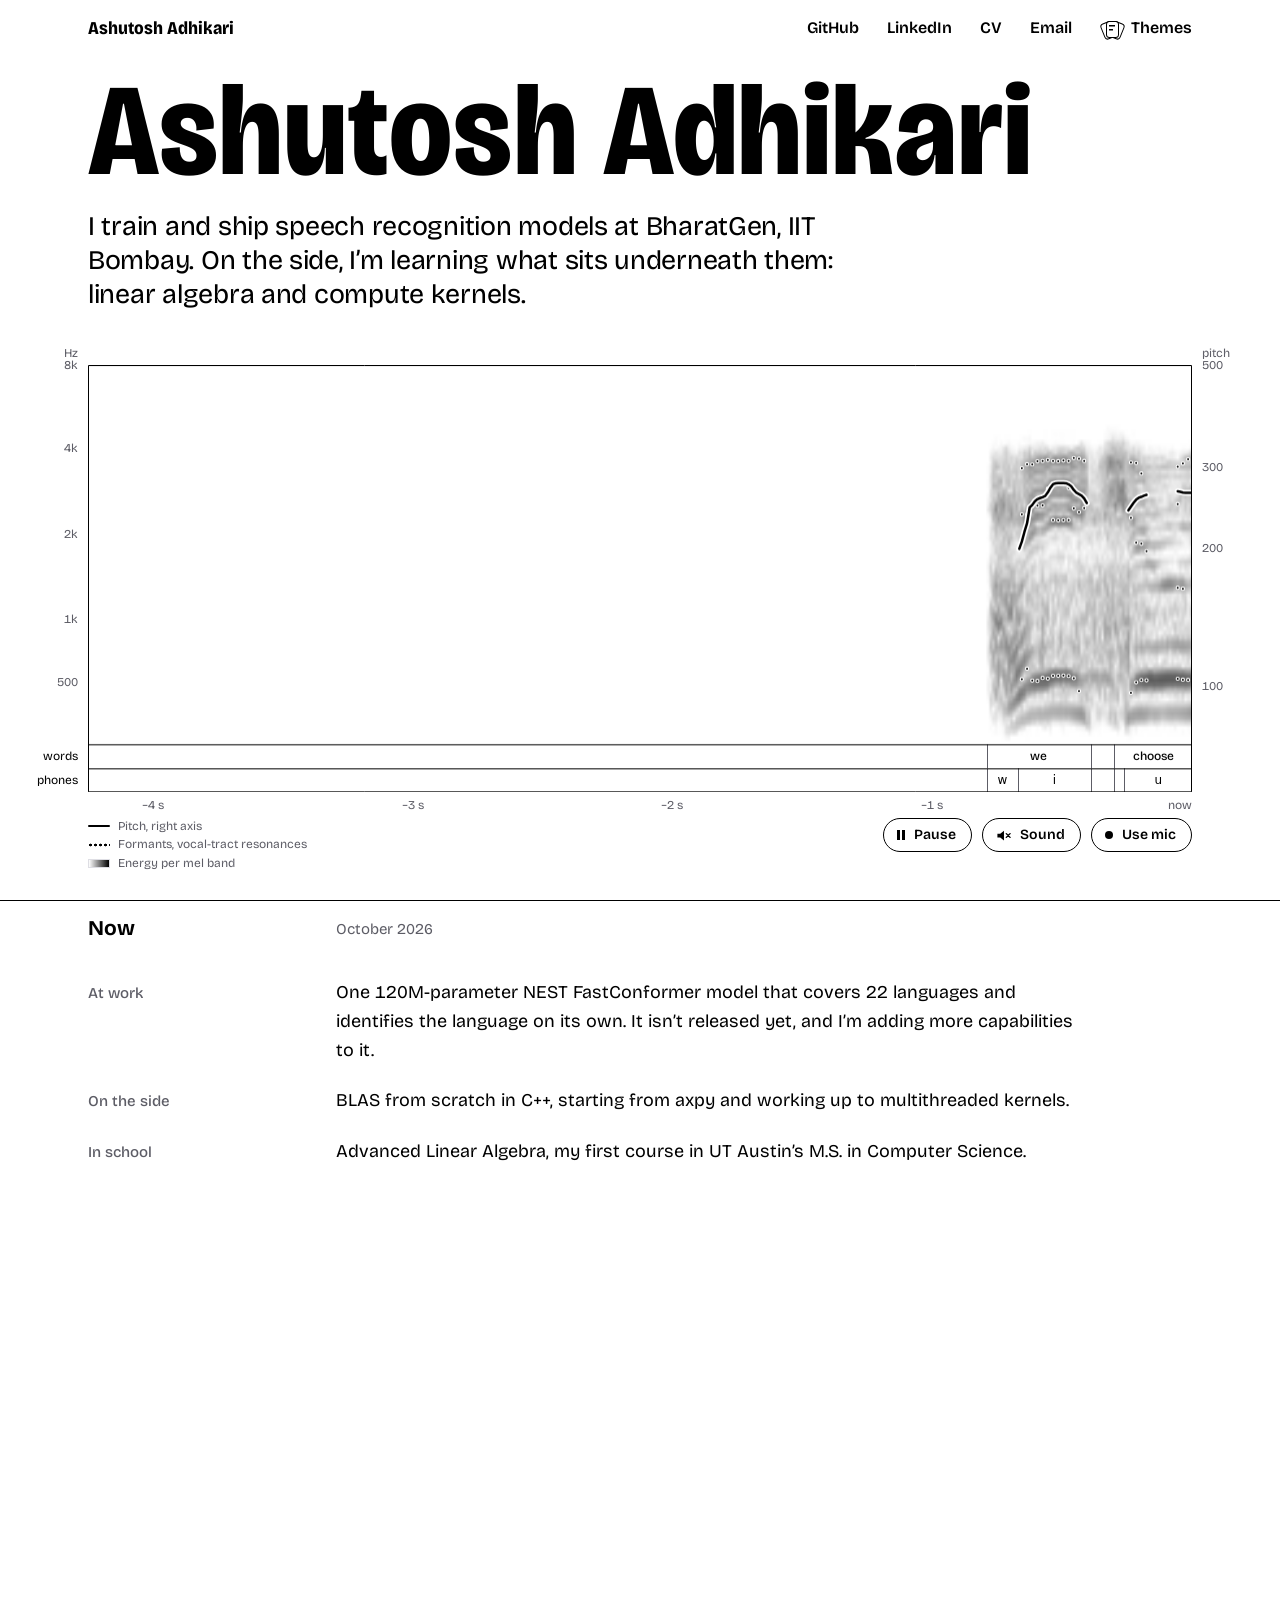
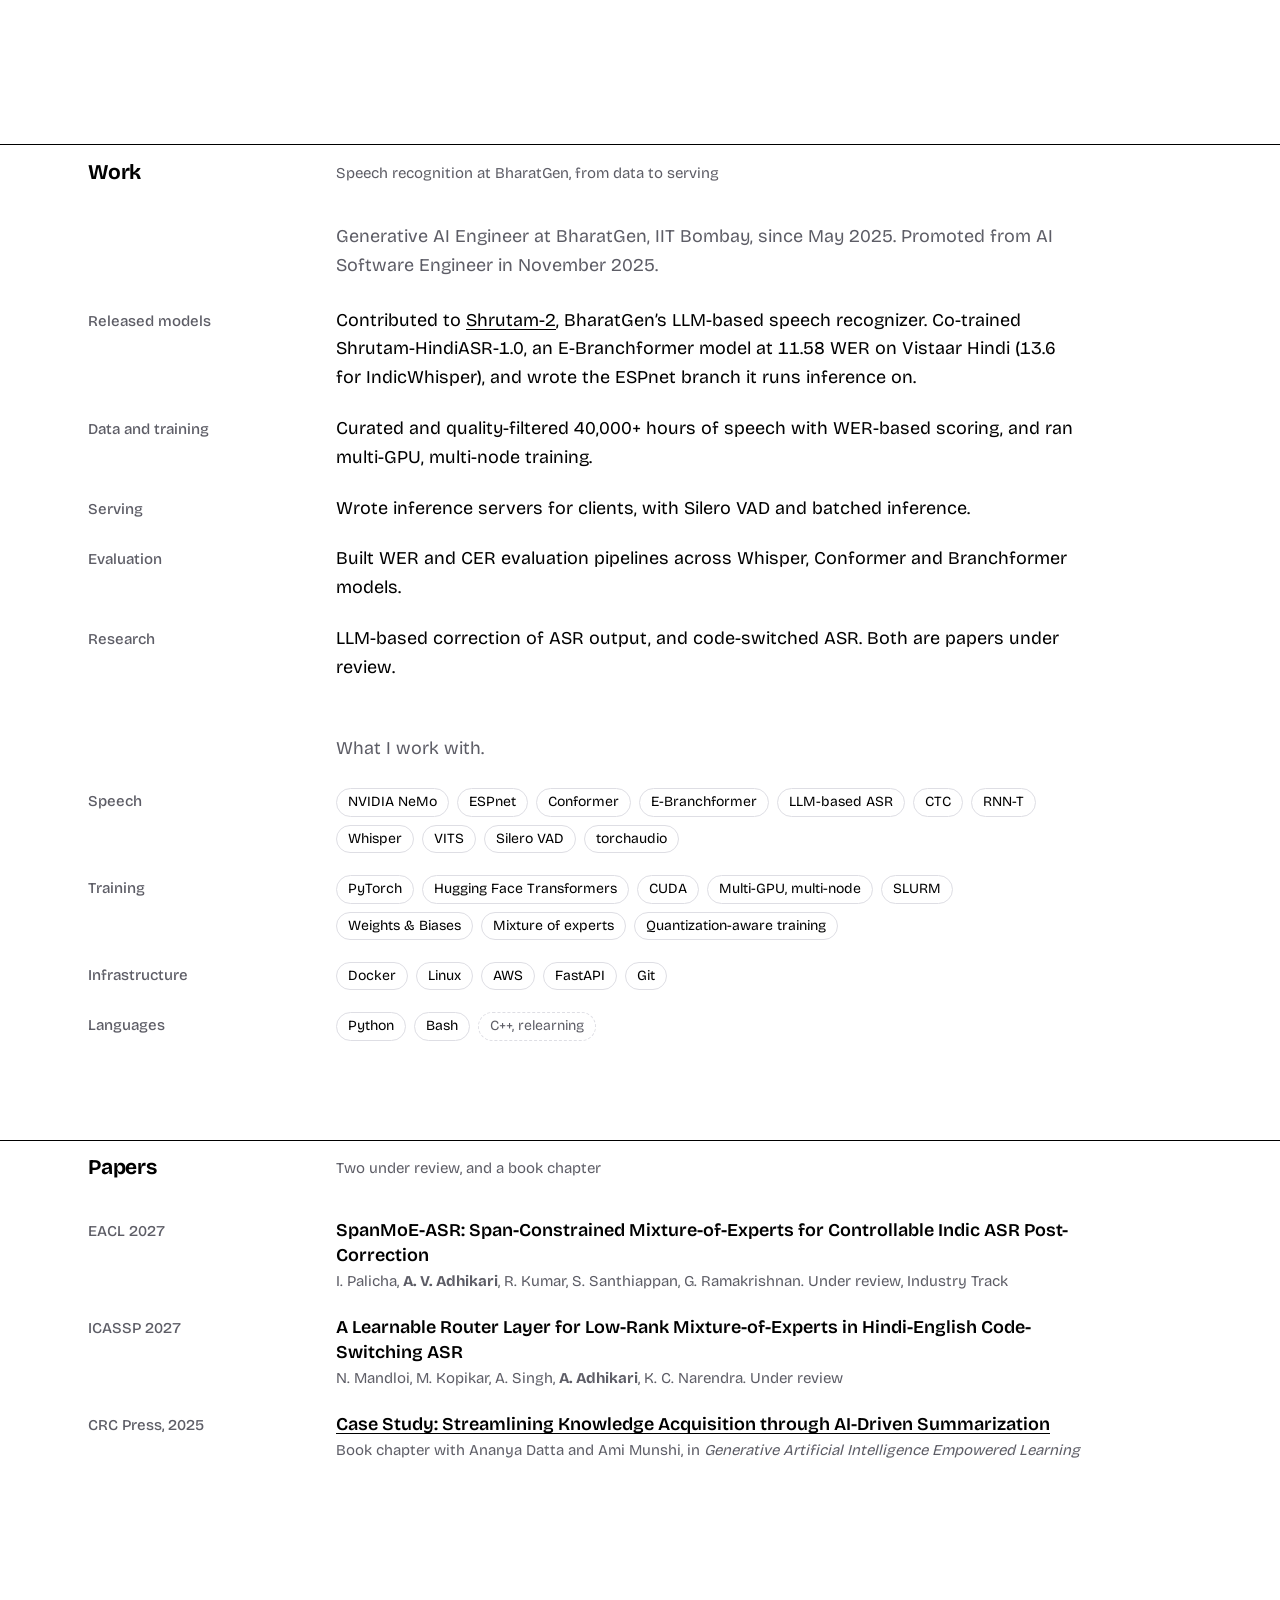
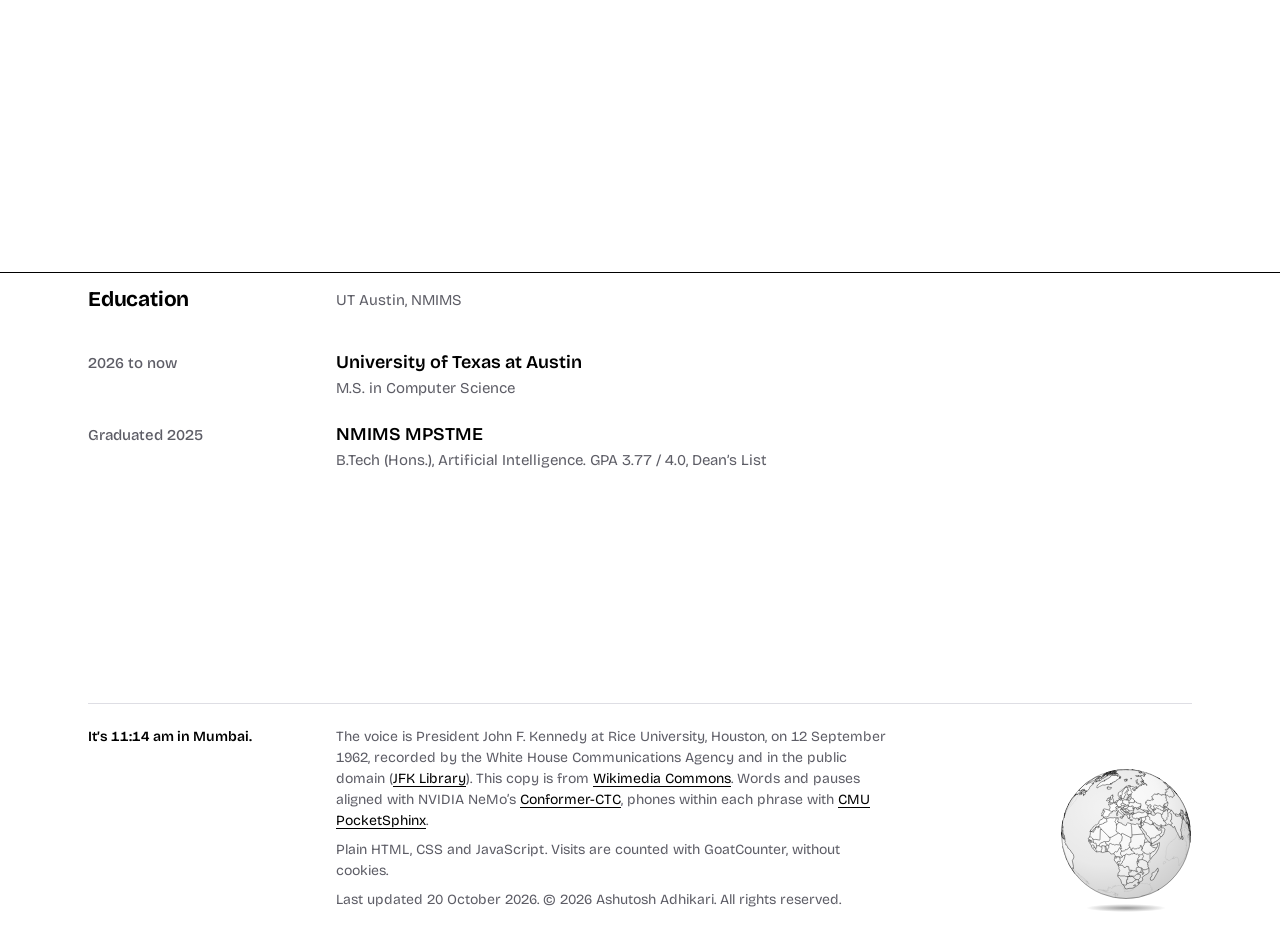
==== index.html @ 35af866a "List the tools I work with under Work A second set of rows in the Work section, from the CV's skills" ====
<!doctype html>
<html lang="en">
<head>
<meta charset="utf-8">
<meta name="viewport" content="width=device-width, initial-scale=1">
<title>Ashutosh Adhikari</title>
<meta name="description" content="Ashutosh Adhikari trains and ships speech recognition models at BharatGen, IIT Bombay, and is learning the linear algebra and compute kernels underneath them.">
<meta name="color-scheme" content="light dark">
<script>
  try {
    const root = document.documentElement;
    const theme = localStorage.getItem("theme");
    const colors = theme && JSON.parse(localStorage.getItem("theme-colors"));
    if (theme === "light" || theme === "dark") root.dataset.theme = theme;
    else if (colors) {
      root.dataset.theme = theme;
      root.dataset.scheme = colors.dark ? "dark" : "light";
      for (const k of ["paper", "ink", "graphite", "hairline", "lift"]) root.style.setProperty("--" + k, colors[k]);
    }
  } catch {}
</script>
<link rel="canonical" href="https://adhikari-ashutosh.github.io/">
<meta property="og:type" content="website">
<meta property="og:url" content="https://adhikari-ashutosh.github.io/">
<meta property="og:title" content="Ashutosh Adhikari">
<meta property="og:description" content="I train and ship speech recognition models, and I’m learning the linear algebra and compute kernels underneath them.">
<meta property="og:image" content="https://adhikari-ashutosh.github.io/og.png">
<meta property="og:image:width" content="1200">
<meta property="og:image:height" content="630">
<meta property="og:image:alt" content="Ashutosh Adhikari, above a spectrogram of President Kennedy saying we choose to go to the Moon.">
<meta name="twitter:card" content="summary_large_image">
<meta name="theme-color" content="#ffffff" media="(prefers-color-scheme: light)">
<meta name="theme-color" content="#000000" media="(prefers-color-scheme: dark)">
<link rel="icon" href="favicon.svg" type="image/svg+xml">
<link rel="icon" href="favicon-32.png" sizes="32x32" type="image/png">
<link rel="apple-touch-icon" href="apple-touch-icon.png">
<script type="application/ld+json">
{
  "@context": "https://schema.org",
  "@type": "Person",
  "name": "Ashutosh Adhikari",
  "url": "https://adhikari-ashutosh.github.io/",
  "jobTitle": "Generative AI Engineer",
  "worksFor": { "@type": "Organization", "name": "BharatGen, IIT Bombay" },
  "sameAs": ["https://github.com/Adhikari-Ashutosh", "https://www.linkedin.com/in/adhikari-ashutosh"]
}
</script>
<link rel="preload" href="fonts/bricolage-grotesque.woff2" as="font" type="font/woff2" crossorigin>
<link rel="stylesheet" href="css/site.css?v=34">
</head>
<body>
<a class="skip" href="#now">Skip to content</a>

<main class="stack">
  <div class="mark" id="top" style="--i: 0"></div>
  <div class="tab masthead" style="--i: 0">
    <div class="wrap cap">
      <a class="home" href="#top">Ashutosh Adhikari</a>
      <nav class="links" aria-label="Elsewhere">
        <a href="https://github.com/Adhikari-Ashutosh" data-tone="github" target="_blank" rel="noopener">GitHub</a>
        <a href="https://www.linkedin.com/in/adhikari-ashutosh" data-tone="linkedin" target="_blank" rel="noopener">LinkedIn</a>
        <a href="ashutosh-adhikari-cv.pdf" target="_blank" rel="noopener">CV</a>
        <a href="mailto:asvadhikari@utexas.edu" title="asvadhikari@utexas.edu"><svg class="mail-icon" viewBox="0 0 20 16" aria-hidden="true"><rect x="1.75" y="1.75" width="16.5" height="12.5" rx="2" fill="none" stroke="currentColor" stroke-width="1.6"/><path d="M2.5 3l7.5 5.75L17.5 3" fill="none" stroke="currentColor" stroke-width="1.6" stroke-linejoin="round"/></svg><span class="mail-label">Email</span></a>
        <button class="theme" type="button" aria-haspopup="dialog" hidden><span class="cards" aria-hidden="true"><i></i><i></i><i></i></span><span class="theme-label">Themes</span></button>
      </nav>
    </div>
  </div>
  <header class="sheet hero" style="--i: 0">
    <div class="wrap">
      <h1 class="name">Ashutosh Adhikari</h1>
      <p class="lede">I train and ship speech recognition models at BharatGen, IIT Bombay. On the side, I’m learning what sits underneath them: linear algebra and compute kernels.</p>
      <figure class="scope">
        <div class="scope-plot">
          <span class="scope-unit hz" aria-hidden="true">Hz</span>
          <span class="scope-unit pitch" aria-hidden="true">pitch</span>
          <div class="scope-axis hz" aria-hidden="true"></div>
          <canvas class="scope-canvas" role="img" aria-label="A scrolling log-mel spectrogram, with pitch and formant tracks and word and phone tiers, of President Kennedy saying: We choose to go to the Moon in this decade and do the other things, not because they are easy, but because they are hard, because that goal will serve to organize and measure the best of our energies and skills, because that challenge is one that we are willing to accept, one we are unwilling to postpone, and one which we intend to win, and the others, too."></canvas>
          <div class="scope-axis pitch" aria-hidden="true"></div>
          <div class="scope-axis time" aria-hidden="true"></div>
        </div>
        <div class="scope-foot">
          <ul class="legend">
            <li><span class="key pitch" aria-hidden="true"></span><span>Pitch<span class="more">, right axis</span></span></li>
            <li><span class="key formant" aria-hidden="true"></span><span>Formants<span class="more">, vocal-tract resonances</span></span></li>
            <li><span class="key energy" aria-hidden="true"></span><span>Energy<span class="more"> per mel band</span></span></li>
          </ul>
          <div class="controls">
            <button class="pill pause" type="button" aria-pressed="false" aria-label="Pause" hidden><span>Pause</span></button>
            <button class="pill sound" type="button" aria-pressed="false" aria-label="Sound" hidden><svg viewBox="0 0 16 16" aria-hidden="true"><path d="M1.5 6h3l4-3.2v10.4l-4-3.2h-3z" fill="currentColor"/><path class="waves" d="M11 5.4a3.6 3.6 0 0 1 0 5.2M12.9 3.6a6.2 6.2 0 0 1 0 8.8" fill="none" stroke="currentColor" stroke-width="1.5" stroke-linecap="round"/><path class="cross" d="M11 6l4 4m0-4l-4 4" stroke="currentColor" stroke-width="1.5" stroke-linecap="round"/></svg><span>Sound</span></button>
            <button class="pill mic" type="button" aria-pressed="false" hidden>Use mic</button>
            <p class="status" role="status" aria-live="polite"></p>
          </div>
        </div>
      </figure>
    </div>
  </header>

  <div class="mark" id="now" style="--i: 1"></div>
  <a class="tab" href="#now" style="--i: 1"><div class="wrap section-cap"><h2 id="now-title">Now</h2><span>October 2026</span></div></a>
  <section class="sheet section" style="--i: 1" aria-labelledby="now-title">
    <div class="wrap">
      <div class="section-body">
        <dl class="rows">
          <div class="row">
            <dt>At work</dt>
            <dd>One 120M-parameter NEST FastConformer model that covers 22 languages and identifies the language on its own. It isn’t released yet, and I’m adding more capabilities to it.</dd>
          </div>
          <div class="row">
            <dt>On the side</dt>
            <dd>BLAS from scratch in C++, starting from axpy and working up to multithreaded kernels.</dd>
          </div>
          <div class="row">
            <dt>In school</dt>
            <dd>Advanced Linear Algebra, my first course in UT Austin’s M.S. in Computer Science.</dd>
          </div>
        </dl>
      </div>
    </div>
  </section>

  <div class="mark" id="work" style="--i: 2"></div>
  <a class="tab" href="#work" style="--i: 2"><div class="wrap section-cap"><h2 id="work-title">Work</h2><span>Speech recognition at BharatGen, from data to serving</span></div></a>
  <section class="sheet section" style="--i: 2" aria-labelledby="work-title">
    <div class="wrap">
      <div class="section-body">
        <p class="lead">Generative AI Engineer at BharatGen, IIT Bombay, since May 2025. Promoted from AI Software Engineer in November 2025.</p>
        <dl class="rows">
          <div class="row">
            <dt>Released models</dt>
            <dd>Contributed to <a href="https://huggingface.co/bharatgenai/Shrutam-2" target="_blank" rel="noopener">Shrutam-2</a>, BharatGen’s <span data-skill="llm-asr">LLM-based speech recognizer</span>. Co-trained Shrutam-HindiASR-1.0, an <span data-skill="ebranchformer">E-Branchformer</span> model at 11.58 WER on Vistaar Hindi (13.6 for IndicWhisper), and wrote the <span data-skill="espnet">ESPnet</span> branch it runs inference on.</dd>
          </div>
          <div class="row">
            <dt>Data and training</dt>
            <dd>Curated and quality-filtered 40,000+ hours of speech with WER-based scoring, and ran <span data-skill="multi-node">multi-GPU, multi-node training</span>.</dd>
          </div>
          <div class="row">
            <dt>Serving</dt>
            <dd>Wrote inference servers for clients, with <span data-skill="silero">Silero VAD</span> and batched inference.</dd>
          </div>
          <div class="row">
            <dt>Evaluation</dt>
            <dd>Built WER and CER evaluation pipelines across <span data-skill="whisper">Whisper</span>, <span data-skill="conformer">Conformer</span> and Branchformer models.</dd>
          </div>
          <div class="row">
            <dt>Research</dt>
            <dd>LLM-based correction of ASR output, and code-switched ASR. Both are papers under review.</dd>
          </div>
        </dl>
        <p class="lead">What I work with.</p>
        <dl class="rows">
          <div class="row">
            <dt>Speech</dt>
            <dd><ul class="chips"><li>NVIDIA NeMo</li><li data-skill="espnet" tabindex="0">ESPnet</li><li data-skill="conformer" tabindex="0">Conformer</li><li data-skill="ebranchformer" tabindex="0">E-Branchformer</li><li data-skill="llm-asr" tabindex="0">LLM-based ASR</li><li>CTC</li><li>RNN-T</li><li data-skill="whisper" tabindex="0">Whisper</li><li>VITS</li><li data-skill="silero" tabindex="0">Silero VAD</li><li>torchaudio</li></ul></dd>
          </div>
          <div class="row">
            <dt>Training</dt>
            <dd><ul class="chips"><li>PyTorch</li><li>Hugging Face Transformers</li><li>CUDA</li><li data-skill="multi-node" tabindex="0">Multi-GPU, multi-node</li><li>SLURM</li><li>Weights &amp; Biases</li><li>Mixture of experts</li><li>Quantization-aware training</li></ul></dd>
          </div>
          <div class="row">
            <dt>Infrastructure</dt>
            <dd><ul class="chips"><li>Docker</li><li>Linux</li><li>AWS</li><li>FastAPI</li><li>Git</li></ul></dd>
          </div>
          <div class="row">
            <dt>Languages</dt>
            <dd><ul class="chips"><li>Python</li><li>Bash</li><li class="is-learning">C++, relearning</li></ul></dd>
          </div>
        </dl>
      </div>
    </div>
  </section>

  <div class="mark" id="papers" style="--i: 3"></div>
  <a class="tab" href="#papers" style="--i: 3"><div class="wrap section-cap"><h2 id="papers-title">Papers</h2><span>Two under review, and a book chapter</span></div></a>
  <section class="sheet section" style="--i: 3" aria-labelledby="papers-title">
    <div class="wrap">
      <div class="section-body">
        <dl class="rows">
          <div class="row">
            <dt>EACL 2027</dt>
            <dd>
              <span class="title">SpanMoE-ASR: Span-Constrained Mixture-of-Experts for Controllable Indic ASR Post-Correction</span>
              <span class="meta">I. Palicha, <b>A. V. Adhikari</b>, R. Kumar, S. Santhiappan, G. Ramakrishnan. Under review, Industry Track</span>
            </dd>
          </div>
          <div class="row">
            <dt>ICASSP 2027</dt>
            <dd>
              <span class="title">A Learnable Router Layer for Low-Rank Mixture-of-Experts in Hindi-English Code-Switching ASR</span>
              <span class="meta">N. Mandloi, M. Kopikar, A. Singh, <b>A. Adhikari</b>, K. C. Narendra. Under review</span>
            </dd>
          </div>
          <div class="row">
            <dt>CRC Press, 2025</dt>
            <dd>
              <a class="title" href="https://doi.org/10.1201/9781003422433-8" target="_blank" rel="noopener">Case Study: Streamlining Knowledge Acquisition through AI-Driven Summarization</a>
              <span class="meta">Book chapter with Ananya Datta and Ami Munshi, in <em>Generative Artificial Intelligence Empowered Learning</em></span>
            </dd>
          </div>
        </dl>
      </div>
    </div>
  </section>

  <div class="mark" id="education" style="--i: 4"></div>
  <a class="tab" href="#education" style="--i: 4"><div class="wrap section-cap"><h2 id="education-title">Education</h2><span>UT Austin, NMIMS</span></div></a>
  <section class="sheet section" style="--i: 4" aria-labelledby="education-title">
    <div class="wrap">
      <div class="section-body">
        <dl class="rows">
          <div class="row">
            <dt>2026 to now</dt>
            <dd>
              <span class="title">University of Texas at Austin</span>
              <span class="meta">M.S. in Computer Science</span>
            </dd>
          </div>
          <div class="row">
            <dt>Graduated 2025</dt>
            <dd>
              <span class="title">NMIMS MPSTME</span>
              <span class="meta">B.Tech (Hons.), Artificial Intelligence. GPA 3.77 / 4.0, Dean’s List</span>
            </dd>
          </div>
        </dl>
      </div>
        <footer class="colophon">
          <figure class="visitors">
            <div class="globe-hold">
              <div class="globe-shadow" aria-hidden="true"></div>
              <div class="globe-float">
                <canvas class="globe" role="img" aria-label="A globe marking where visitors have come from."></canvas>
                <span class="globe-pin" aria-hidden="true"></span>
              </div>
            </div>
            <figcaption></figcaption>
          </figure>
          <p class="clock" hidden></p>
          <div>
            <p class="credit">The voice is President John F. Kennedy at Rice University, Houston, on 12 September 1962, recorded by the White House Communications Agency and in the public domain (<a href="https://www.jfklibrary.org/asset-viewer/archives/jfkwha-127-002" target="_blank" rel="noopener">JFK Library</a>). This copy is from <a href="https://commons.wikimedia.org/wiki/File:Jfk_rice_university_we_choose_to_go_to_the_moon.ogg" target="_blank" rel="noopener">Wikimedia Commons</a>. Words and pauses aligned with NVIDIA NeMo’s <a href="https://catalog.ngc.nvidia.com/orgs/nvidia/teams/nemo/models/stt_en_conformer_ctc_medium" target="_blank" rel="noopener">Conformer-CTC</a>, phones within each phrase with <a href="https://github.com/cmusphinx/pocketsphinx" target="_blank" rel="noopener">CMU PocketSphinx</a>.</p>
            <p class="aside">Plain HTML, CSS and JavaScript. Visits are counted with GoatCounter, without cookies.</p>
            <p>Last updated 20 October 2026. © 2026 Ashutosh Adhikari. All rights reserved.</p>
          </div>
        </footer>
    </div>
  </section>
</main>



<script type="module" src="js/site.js?v=24"></script>
<script type="module" src="js/spectrogram.js?v=14"></script>
<script type="module" src="js/name.js?v=4"></script>
<script type="module" src="js/globe.js?v=3"></script>
<script data-goatcounter="https://aa-globe-track.goatcounter.com/count" async src="js/count.js?v=1"></script>
</body>
</html>
---- css/site.css ----
/* ==== Base ============================================================== */

@font-face {
  font-family: "Bricolage Grotesque";
  src: url("../fonts/bricolage-grotesque.woff2") format("woff2-variations"),
       url("../fonts/bricolage-grotesque.woff2") format("woff2");
  font-weight: 200 800;
  font-stretch: 75% 100%;
  font-display: swap;
}

:root {
  --paper: #ffffff;
  --ink: #000000;
  --graphite: #5d5d66;
  --hairline: #dedee4;
  --lift: rgba(0, 0, 0, 0.32);

  --font: "Bricolage Grotesque", ui-sans-serif, system-ui, sans-serif;
  --page: 1200px;
  --gutter: clamp(20px, 4vw, 48px);
  --label: 13rem;
  --measure: 62ch;
  --cap: 56px;

  color-scheme: light;
}

@media (prefers-color-scheme: dark) {
  :root:not([data-theme]) {
    --paper: #000000;
    --ink: #ffffff;
    --graphite: #a1a1aa;
    --hairline: #2a2a30;
    --lift: rgba(255, 255, 255, 0.1);
    color-scheme: dark;
  }
}

:root[data-theme="dark"] {
  --paper: #000000;
  --ink: #ffffff;
  --graphite: #a1a1aa;
  --hairline: #2a2a30;
  --lift: rgba(255, 255, 255, 0.1);
  color-scheme: dark;
}

/* The other themes set their colours inline (js/palette.js); this tells
   the browser which way they lean, for scrollbars and form controls. */
:root[data-scheme="dark"] {
  color-scheme: dark;
}

*,
*::before,
*::after {
  box-sizing: border-box;
}

html {
  -webkit-text-size-adjust: 100%;
  text-size-adjust: 100%;
  scroll-behavior: smooth;
}

body {
  margin: 0;
  background: var(--paper);
  color: var(--ink);
  font: 400 1.125rem/1.6 var(--font);
  font-optical-sizing: auto;
  font-variant-numeric: tabular-nums;
  -webkit-font-smoothing: antialiased;
}

a {
  color: var(--ink);
  text-decoration-thickness: 1px;
  text-underline-offset: 0.18em;
}

a:hover {
  text-decoration-thickness: 2px;
}

:focus-visible {
  outline: 2px solid var(--ink);
  outline-offset: 3px;
  border-radius: 2px;
}

.skip {
  position: absolute;
  top: -100px;
  left: var(--gutter);
  z-index: 30;
  padding: 8px 14px;
  background: var(--ink);
  color: var(--paper);
}

.skip:focus {
  top: 12px;
}

.wrap {
  position: relative;
  max-width: var(--page);
  margin: 0 auto;
  padding: 0 var(--gutter);
}

@media (prefers-reduced-motion: reduce) {
  html {
    scroll-behavior: auto;
  }

  .is-inviting {
    animation: none;
  }
}

/* ==== Page ============================================================== */
/* The page is a stack of tabs and sheets. Each section's tab sticks a
   tab's height below the one before it, and its sheet sticks just under
   the tab, so scrolling slides the next tab and sheet over the last and
   leaves the tabs showing, ready to click back to. Tabs sit above every
   sheet, so nothing ever covers them. A sheet taller than the room under
   its tab (a long section on a phone) scrolls up beneath the tabs until
   its end is on screen, and only then sticks: js/site.js gives each sheet
   its height as --h. */

.tab {
  position: sticky;
  top: calc(var(--i) * var(--cap));
  z-index: 2;
  display: block;
  height: var(--cap);
  background: var(--paper);
  color: var(--ink);
  text-decoration: none;
}

.sheet {
  position: sticky;
  top: min(calc((var(--i) + 1) * var(--cap)), calc(100svh - var(--h, 0px)));
  min-height: calc(100svh - (var(--i) + 1) * var(--cap));
  background: var(--paper);
}

.mark {
  scroll-margin-top: calc(var(--i) * var(--cap));
}

/* The hero fills the screen. The next sheet waits fully below the fold,
   lifts into view and springs back out once to invite a scroll. */
.hero {
  display: flex;
  flex-direction: column;
  overflow-x: clip;
  height: calc(100svh - var(--cap));
  min-height: 560px;
}

.is-inviting {
  animation: invite 1300ms both;
}

@keyframes invite {
  0% {
    transform: none;
    animation-timing-function: cubic-bezier(0.2, 0.8, 0.3, 1);
  }
  30% {
    transform: translateY(-44px);
    animation-timing-function: cubic-bezier(0.5, 0, 0.6, 1);
  }
  52% {
    transform: translateY(5px);
  }
  68% {
    transform: translateY(-3px);
  }
  84% {
    transform: translateY(1px);
  }
  100% {
    transform: none;
  }
}

.hero > .wrap {
  display: flex;
  flex: 1;
  flex-direction: column;
  width: 100%;
  min-height: 0;
  padding-bottom: 28px;
}

.cap {
  display: flex;
  flex: none;
  align-items: center;
  justify-content: space-between;
  gap: 20px;
  height: var(--cap);
}

.home {
  color: var(--ink);
  font-weight: 760;
  font-stretch: 87.5%;
  text-decoration: none;
  opacity: 0;
  transition: opacity 250ms ease;
}

:root.is-covered .home {
  opacity: 1;
}

.links {
  display: flex;
  align-items: center;
  gap: 4px;
  margin-right: -12px;
  font-size: 1rem;
  font-weight: 600;
}

.links > a {
  text-decoration: none;
}

.name {
  position: relative;
  margin: clamp(8px, 2vh, 24px) 0 0;
  font-size: clamp(2.9rem, 10.2vw, 9rem);
  font-weight: 780;
  font-stretch: 87.5%;
  line-height: 0.88;
  letter-spacing: 0.012em;
}

.lede {
  max-width: 46ch;
  margin: clamp(14px, 2.4vh, 26px) 0 0;
  font-size: clamp(1.25rem, 2.1vw, 1.75rem);
  font-weight: 420;
  line-height: 1.25;
  letter-spacing: -0.01em;
}

.tab:not(.masthead) {
  border-top: 1px solid var(--ink);
  box-shadow: 0 -18px 36px -28px var(--lift);
  transition: box-shadow 300ms ease;
}

/* At the top of the page the next tab rests just below the fold, and its
   shadow would smudge the bottom of the screen. */
:root:not(.is-scrolled) .tab:not(.is-inviting) {
  box-shadow: none;
}

.section-cap {
  display: grid;
  grid-template-columns: var(--label) minmax(0, 1fr);
  column-gap: 40px;
  align-items: center;
  height: 100%;
}

.section-cap h2 {
  margin: 0;
  font-size: 1.3125rem;
  font-weight: 680;
  letter-spacing: -0.01em;
}

.section-cap span {
  overflow: hidden;
  color: var(--graphite);
  font-size: 0.9375rem;
  white-space: nowrap;
  text-overflow: ellipsis;
}

.tab:hover h2 {
  text-decoration: underline 2px;
  text-underline-offset: 0.18em;
}

.section-body {
  display: grid;
  grid-template-columns: var(--label) minmax(0, var(--measure));
  column-gap: 40px;
  padding: 22px 0 clamp(64px, 11vh, 128px);
}

.section-body > * {
  grid-column: 2;
}

/* Rows read across: a short label in the left column, under the
   section's name, and the detail beside it. */
.section-body > .rows {
  grid-column: 1 / -1;
}

.rows {
  display: grid;
  gap: 22px;
  margin: 0;
}

.row {
  display: grid;
  grid-template-columns: var(--label) minmax(0, var(--measure));
  column-gap: 40px;
  align-items: baseline;
}

.row dt {
  color: var(--graphite);
  font-size: 0.9375rem;
  font-weight: 500;
}

.row dd {
  margin: 0;
}

.lead {
  margin: 0 0 26px;
  color: var(--graphite);
}

/* A second group of rows in a section starts with its own lead. */
.rows + .lead {
  margin-top: 52px;
}

/* Tools as pills that invert under the pointer. Pointing at one that the
   work above mentions lights up those words too. A dashed pill is one
   I'm still learning. */
.chips {
  display: flex;
  flex-wrap: wrap;
  gap: 8px;
  margin: 0;
  padding: 0;
  list-style: none;
}

.chips li {
  padding: 2px 11px;
  border: 1px solid var(--hairline);
  border-radius: 999px;
  color: var(--ink);
  font-size: 0.875rem;
  line-height: 1.6;
  transition: background-color 160ms ease, border-color 160ms ease, color 160ms ease;
}

.chips li:hover,
.chips li:focus-visible {
  border-color: var(--ink);
  background: var(--ink);
  color: var(--paper);
  outline: 0;
}

.chips .is-learning {
  border-style: dashed;
  color: var(--graphite);
}

.rows span[data-skill] {
  border-radius: 3px;
  transition: background-color 160ms ease, box-shadow 160ms ease, color 160ms ease;
}

.rows span[data-skill].is-lit {
  background: var(--ink);
  box-shadow: 0 0 0 2px var(--ink);
  color: var(--paper);
}

.row .title {
  display: block;
  font-weight: 600;
  line-height: 1.4;
}

.row .meta {
  display: block;
  margin-top: 3px;
  color: var(--graphite);
  font-size: 0.9375rem;
  line-height: 1.45;
}

/* The footer lives at the bottom of the last sheet, so the stack is the
   whole page. */
.section {
  display: flex;
  flex-direction: column;
}

.section > .wrap {
  display: flex;
  flex: 1;
  flex-direction: column;
  width: 100%;
}

.colophon {
  display: grid;
  grid-template-columns: var(--label) minmax(0, var(--measure)) auto;
  column-gap: 40px;
  margin-top: auto;
  padding: 22px 0 30px;
  border-top: 1px solid var(--hairline);
  color: var(--graphite);
  font-size: 0.875rem;
  line-height: 1.5;
}

.colophon p {
  margin: 0 0 8px;
}

.clock {
  color: var(--ink);
  font-weight: 600;
}

@media (max-width: 760px) {
  :root {
    --cap: 48px;
  }

  .home {
    min-width: 0;
    overflow: hidden;
    font-size: 0.9375rem;
    white-space: nowrap;
    text-overflow: ellipsis;
  }

  .links {
    flex: none;
    gap: 2px;
    margin-right: -9px;
    font-size: 0.9375rem;
  }

  /* Just the icons on phones; the links keep their accessible names. */
  .theme-label,
  .mail-label {
    position: absolute;
    width: 1px;
    height: 1px;
    overflow: hidden;
    clip-path: inset(50%);
    white-space: nowrap;
  }

  .section-cap,
  .section-body,
  .row,
  .colophon {
    grid-template-columns: minmax(0, 1fr);
  }

  .section-body {
    padding-bottom: 56px;
  }

  .section-body > * {
    grid-column: 1;
  }

  .row dt {
    margin-bottom: 2px;
    font-size: 0.875rem;
  }

  /* The last sheet has to fit under the four caps above it, footer and
     all, or it would slide up over them at the end of the page. */
  .section:last-child .section-body {
    padding: 16px 0 24px;
  }

  .colophon {
    padding: 14px 0 16px;
    font-size: 0.75rem;
    line-height: 1.45;
  }

  .colophon p {
    margin-bottom: 6px;
  }

  .colophon .aside {
    display: none;
  }

  .section-cap span {
    display: none;
  }
}

/* ==== Spectrogram ======================================================= */

.scope {
  --axis-l: 52px;
  --axis-r: 48px;
  display: flex;
  flex: 1;
  flex-direction: column;
  min-height: 240px;
  margin: clamp(20px, 4vh, 44px) 0 0;
}

/* On wide screens the axis labels hang in the margin, so the plot lines up
   with the text above it. */
@media (min-width: 1100px) {
  .scope {
    margin-right: calc(-1 * var(--axis-r));
    margin-left: calc(-1 * var(--axis-l));
  }
}

.scope-plot {
  display: grid;
  flex: 1;
  grid-template-columns: var(--axis-l) minmax(0, 1fr) var(--axis-r);
  grid-template-rows: auto minmax(0, 1fr) auto;
  min-height: 0;
}

.scope-unit {
  grid-row: 1;
  padding: 0 10px 6px;
  color: var(--graphite);
  font-size: 0.75rem;
  line-height: 1;
}

.scope-unit.hz {
  grid-column: 1;
  text-align: right;
}

.scope-unit.pitch {
  grid-column: 3;
}

.scope-canvas {
  display: block;
  grid-column: 2;
  grid-row: 2;
  width: 100%;
  height: 100%;
  min-height: 0;
  cursor: crosshair;
  touch-action: pan-y;
}

.scope-axis {
  position: relative;
  grid-row: 2;
  color: var(--graphite);
  font-size: 0.75rem;
  line-height: 1;
}

.scope-axis span {
  position: absolute;
  white-space: nowrap;
  transform: translateY(-50%);
}

.scope-axis.hz {
  grid-column: 1;
}

.scope-axis.hz span {
  right: 10px;
}

.scope-axis.pitch {
  grid-column: 3;
}

.scope-axis.pitch span {
  left: 10px;
}

.scope-axis.time {
  grid-column: 2;
  grid-row: 3;
  height: 22px;
}

.scope-axis.time span {
  top: 7px;
  transform: translateX(-50%);
}

.scope-axis.time span:first-child {
  transform: translateX(-100%);
}

.scope-axis .tier {
  color: var(--ink);
}

.scope-foot {
  display: flex;
  flex-wrap: wrap;
  justify-content: space-between;
  align-items: flex-start;
  gap: 12px 32px;
  margin: 4px var(--axis-r) 0 var(--axis-l);
}

.legend {
  display: grid;
  gap: 2px;
  margin: 0;
  padding: 0;
  list-style: none;
  color: var(--graphite);
  font-size: 0.75rem;
  line-height: 1.4;
}

.legend li {
  display: flex;
  align-items: center;
  gap: 8px;
}

.key {
  flex: none;
  width: 22px;
}

.key.pitch {
  height: 2.5px;
  border-radius: 2px;
  background: var(--ink);
}

.key.formant {
  height: 4px;
  background: radial-gradient(circle, var(--ink) 1.1px, transparent 1.7px) 0 0 / 5px 4px repeat-x;
}

.key.energy {
  height: 9px;
  border: 1px solid var(--hairline);
  background: linear-gradient(90deg, var(--paper), var(--ink));
}

.controls {
  display: flex;
  flex-wrap: wrap;
  justify-content: flex-end;
  align-items: center;
  gap: 8px 10px;
}

.pill {
  display: inline-flex;
  align-items: center;
  gap: 9px;
  padding: 8px 15px 8px 13px;
  border: 1.5px solid var(--ink);
  border-radius: 999px;
  background: transparent;
  color: var(--ink);
  font: 600 0.875rem/1.2 var(--font);
  cursor: pointer;
  transition: background-color 120ms ease, color 120ms ease;
}

.pill:hover {
  background: var(--ink);
  color: var(--paper);
}

.pill[hidden] {
  display: none;
}

.pill:disabled {
  opacity: 0.5;
  cursor: progress;
}

.pill svg {
  width: 15px;
  height: 15px;
  margin: -2px 0;
}

.pill.sound[aria-pressed="false"] .waves,
.pill.sound[aria-pressed="true"] .cross {
  display: none;
}

.pill.pause::before {
  content: "";
  width: 8px;
  height: 10px;
  background: linear-gradient(90deg, currentColor 0 3px, transparent 3px 5px, currentColor 5px);
}

.pill.pause[aria-pressed="true"]::before {
  width: 0;
  height: 0;
  border-top: 5px solid transparent;
  border-bottom: 5px solid transparent;
  border-left: 8px solid currentColor;
  background: none;
}

.pill.mic::before {
  content: "";
  width: 8px;
  height: 8px;
  border-radius: 50%;
  background: currentColor;
}

.pill.mic[aria-pressed="true"]::before {
  animation: listening 1.2s ease-in-out infinite;
}

@keyframes listening {
  50% {
    opacity: 0.5;
    transform: scale(1.45);
  }
}

.status {
  flex-basis: 100%;
  margin: 0;
  color: var(--graphite);
  font-size: 0.8125rem;
  text-align: right;
}

.status:empty {
  display: none;
}

/* On phones: short legend labels beside a single Play button. */
@media (max-width: 760px) {
  .scope {
    --axis-l: 40px;
    --axis-r: 30px;
  }

  .scope-foot {
    flex-wrap: nowrap;
    align-items: center;
    column-gap: 12px;
    margin-top: 8px;
  }

  .controls {
    flex-wrap: nowrap;
    gap: 8px;
  }

  .legend .more,
  .pill.mic,
  .status {
    display: none;
  }

  /* Pause and sound are just their icons on a phone. */
  .pill.pause,
  .pill.sound {
    padding: 9px 13px;
  }

  .pill.pause span,
  .pill.sound span {
    display: none;
  }
}

@media (max-width: 760px) and (max-height: 720px) {
  :root {
    --cap: 40px;
  }

  .scope {
    margin-top: 14px;
  }

  .lede {
    margin-top: 12px;
  }

  .hero > .wrap {
    padding-bottom: 14px;
  }
}

@media (prefers-reduced-motion: reduce) {
  .pill.mic[aria-pressed="true"]::before {
    animation: none;
  }
}

/* ==== Name ============================================================== */
/* The name is redrawn in WebGL (js/name.js); the DOM text keeps the layout
   and stays readable to assistive tech. */

/* Over the name, the lens is the cursor. */
.name.is-gl {
  color: transparent;
  cursor: none;
}

.name canvas {
  position: absolute;
  pointer-events: none;
}

.readout {
  position: absolute;
  display: grid;
  gap: 1px;
  color: var(--graphite);
  font-size: 0.75rem;
  line-height: 1.3;
  white-space: nowrap;
  pointer-events: none;
  opacity: 0;
  transform: translateY(-100%) translateY(6px);
  transition: opacity 220ms ease, transform 320ms cubic-bezier(0.22, 1, 0.36, 1);
}

.readout.is-on {
  opacity: 1;
  transform: translateY(-100%);
}

.readout :first-child {
  color: var(--ink);
}

/* ==== Masthead links and theme ========================================== */

.theme {
  display: inline-flex;
  align-items: center;
  gap: 7px;
  border: 0;
  background: none;
  color: var(--ink);
  font: inherit;
  cursor: pointer;
}

.theme[hidden] {
  display: none;
}

/* A fanned hand of three themes, in ink and paper like everything else.
   On hover it fans out and the two behind take on Monkeytype accents. */
.mail-icon {
  display: none;
  width: 20px;
  height: 16px;
}

.cards {
  position: relative;
  flex: none;
  width: 24px;
  height: 17px;
}

.cards i {
  position: absolute;
  bottom: 0;
  left: 6.5px;
  width: 11px;
  height: 15px;
  border-radius: 2.5px;
  background:
    linear-gradient(var(--ink), var(--ink)) 2.5px 3.5px / 6px 1.5px no-repeat,
    linear-gradient(var(--ink), var(--ink)) 2.5px 7px / 4px 1.5px no-repeat,
    var(--paper);
  box-shadow: 0 0 0 1px var(--ink);
  transform-origin: 50% 120%;
  transition: transform 320ms cubic-bezier(0.3, 1.5, 0.5, 1), background-color 250ms ease;
}

.cards i:nth-child(1),
.cards i:nth-child(2) {
  background: var(--paper);
}

.cards i:nth-child(1) {
  transform: rotate(-22deg);
}

.cards i:nth-child(2) {
  transform: rotate(22deg);
}

.theme:hover .cards i:nth-child(1),
.theme:focus-visible .cards i:nth-child(1) {
  background: #e2b714;
  transform: rotate(-34deg);
}

.theme:hover .cards i:nth-child(2),
.theme:focus-visible .cards i:nth-child(2) {
  background: #ff7598;
  transform: rotate(34deg);
}

@media (prefers-reduced-motion: reduce) {
  .cards i {
    transition: none;
  }
}

/* Each link is a pill whose outline lights up where the pointer is, in
   the colour of where it leads: a hairline ring, a small spotlight on it,
   and a faint halo. */
.links > a,
.links > button {
  --tone: var(--ink);
  position: relative;
  padding: 6px 12px;
  border-radius: 999px;
  transition: box-shadow 250ms ease;
}

.links > [data-tone="github"] {
  --tone: #2ea043;
}

.links > [data-tone="linkedin"] {
  --tone: #3d8ef0;
}

.links > a::after,
.links > button::after {
  content: "";
  position: absolute;
  inset: 0;
  padding: 1px;
  border-radius: inherit;
  background:
    radial-gradient(56px circle at var(--mx, 50%) var(--my, 50%), var(--tone), transparent),
    linear-gradient(var(--hairline), var(--hairline));
  -webkit-mask: linear-gradient(#000 0 0) content-box, linear-gradient(#000 0 0);
  -webkit-mask-composite: xor;
  mask: linear-gradient(#000 0 0) content-box exclude, linear-gradient(#000 0 0);
  pointer-events: none;
  opacity: 0;
  transition: opacity 250ms ease;
}

.links > :focus-visible {
  outline: 0;
  box-shadow: 0 0 0 1.5px var(--tone);
}

@media (hover: hover) {
  .links > :hover {
    box-shadow: 0 0 18px -8px var(--tone);
  }

  .links > :hover::after {
    opacity: 1;
  }
}

/* Tighter pills on phones, and the envelope in place of "Email". These
   come after the rules above so they win. */
@media (max-width: 760px) {
  .links > a,
  .links > button {
    padding: 6px 9px;
  }

  .mail-icon {
    display: block;
  }
}

/* ==== Theme palette ===================================================== */
/* A search box over a list of themes, near the top of the screen so the
   page shows through around it while themes are tried on. */

.palette {
  top: clamp(56px, 11vh, 112px);
  bottom: auto;
  width: min(440px, calc(100vw - 32px));
  max-height: min(70vh, 580px);
  margin: 0 auto;
  padding: 0;
  overflow: hidden;
  border: 1px solid var(--ink);
  border-radius: 14px;
  background: var(--paper);
  color: var(--ink);
  box-shadow: 0 28px 70px -30px var(--lift);
}

.palette[open] {
  display: flex;
  flex-direction: column;
  animation: palette-in 180ms cubic-bezier(0.22, 1, 0.36, 1);
}

.palette::backdrop {
  background: transparent;
}

@keyframes palette-in {
  from {
    opacity: 0;
    transform: translateY(-8px) scale(0.985);
  }
}

.palette-search {
  flex: none;
  width: 100%;
  padding: 15px 18px;
  border: 0;
  border-bottom: 1px solid var(--hairline);
  outline: 0;
  background: transparent;
  color: var(--ink);
  font: 500 1rem/1.3 var(--font);
}

.palette-search::placeholder {
  color: var(--graphite);
  opacity: 1;
}

.palette-list {
  flex: 1;
  min-height: 0;
  margin: 0;
  padding: 6px;
  overflow-y: auto;
  overscroll-behavior: contain;
  list-style: none;
  scrollbar-color: var(--hairline) transparent;
  scrollbar-width: thin;
}

.palette-list li {
  display: flex;
  align-items: center;
  gap: 12px;
  padding: 7px 10px;
  border-radius: 8px;
  font-size: 0.9375rem;
  line-height: 1.3;
  cursor: pointer;
}

.palette-list li[hidden] {
  display: none;
}

.palette-list li.is-active {
  background: var(--hairline);
}

.palette-list .swatch {
  display: grid;
  flex: none;
  place-items: center;
  width: 36px;
  height: 24px;
  border-radius: 6px;
  box-shadow: inset 0 0 0 1px var(--hairline);
  font-size: 0.75rem;
  font-weight: 700;
}

.palette-list .swatch.is-system {
  background: linear-gradient(135deg, #ffffff 50%, #000000 50%);
  color: transparent;
}

.palette-list .palette-note {
  color: var(--graphite);
  font-size: 0.8125rem;
}

.palette-list [aria-selected="true"]::after {
  content: "";
  width: 7px;
  height: 7px;
  margin-left: auto;
  border-radius: 50%;
  background: currentColor;
}

.palette-foot {
  flex: none;
  margin: 0;
  padding: 10px 18px 12px;
  border-top: 1px solid var(--hairline);
  color: var(--graphite);
  font-size: 0.75rem;
  line-height: 1.4;
}

.palette-foot a {
  color: inherit;
}

@media (prefers-reduced-motion: reduce) {
  .palette[open] {
    animation: none;
  }
}

/* ==== Visitors ========================================================== */
/* A small globe at the right of the footer, marking where visitors have
   come from. It bobs gently over its shadow. On phones it sits in the
   text, which wraps around it. */

.visitors {
  display: grid;
  grid-row: 1;
  grid-column: 3;
  align-self: end;
  justify-self: end;
  justify-items: center;
  gap: 4px;
  /* Down into the footer's bottom padding, to keep the footer's height. */
  margin: 0 0 -16px;
}

.globe-hold {
  position: relative;
  padding-bottom: 12px;
}

.globe-shadow {
  position: absolute;
  right: 20%;
  bottom: 0;
  left: 20%;
  height: 8px;
  border-radius: 50%;
  background: radial-gradient(closest-side, color-mix(in oklab, var(--paper), #000 32%), transparent);
  animation: globe-shadow 5s ease-in-out infinite;
}

.globe-float {
  position: relative;
  animation: globe-float 5s ease-in-out infinite;
}

.is-still .globe-float,
.is-still .globe-shadow {
  animation-play-state: paused;
}

@keyframes globe-float {
  50% {
    transform: translateY(-4px);
  }
}

@keyframes globe-shadow {
  50% {
    opacity: 0.65;
    transform: scaleX(0.85);
  }
}

.globe {
  display: block;
  width: 132px;
  height: 132px;
  cursor: grab;
  touch-action: pan-y;
}

.globe:active {
  cursor: grabbing;
}

/* The name of the country under the pointer, over its pin. */
.globe-pin {
  position: absolute;
  top: 0;
  left: 0;
  padding: 1px 7px;
  border: 1px solid var(--hairline);
  border-radius: 999px;
  background: var(--paper);
  color: var(--ink);
  font-size: 0.6875rem;
  line-height: 1.5;
  white-space: nowrap;
  pointer-events: none;
  opacity: 0;
  translate: -50% calc(-100% - 7px);
  transition: opacity 150ms ease;
}

.globe-pin.is-on {
  opacity: 1;
}

.visitors figcaption {
  min-height: 1.5em;
  font-size: 0.75rem;
  white-space: nowrap;
}

@media (prefers-reduced-motion: reduce) {
  .globe-float,
  .globe-shadow {
    animation: none;
  }
}

@media (max-width: 760px) {
  .colophon {
    display: block;
  }

  .visitors {
    float: right;
    margin: 0 0 0 10px;
    shape-outside: circle(36px at 42px 32px);
  }

  .globe {
    width: 64px;
    height: 64px;
  }

  .globe-hold {
    padding-bottom: 8px;
  }

  .visitors figcaption {
    display: none;
  }
}
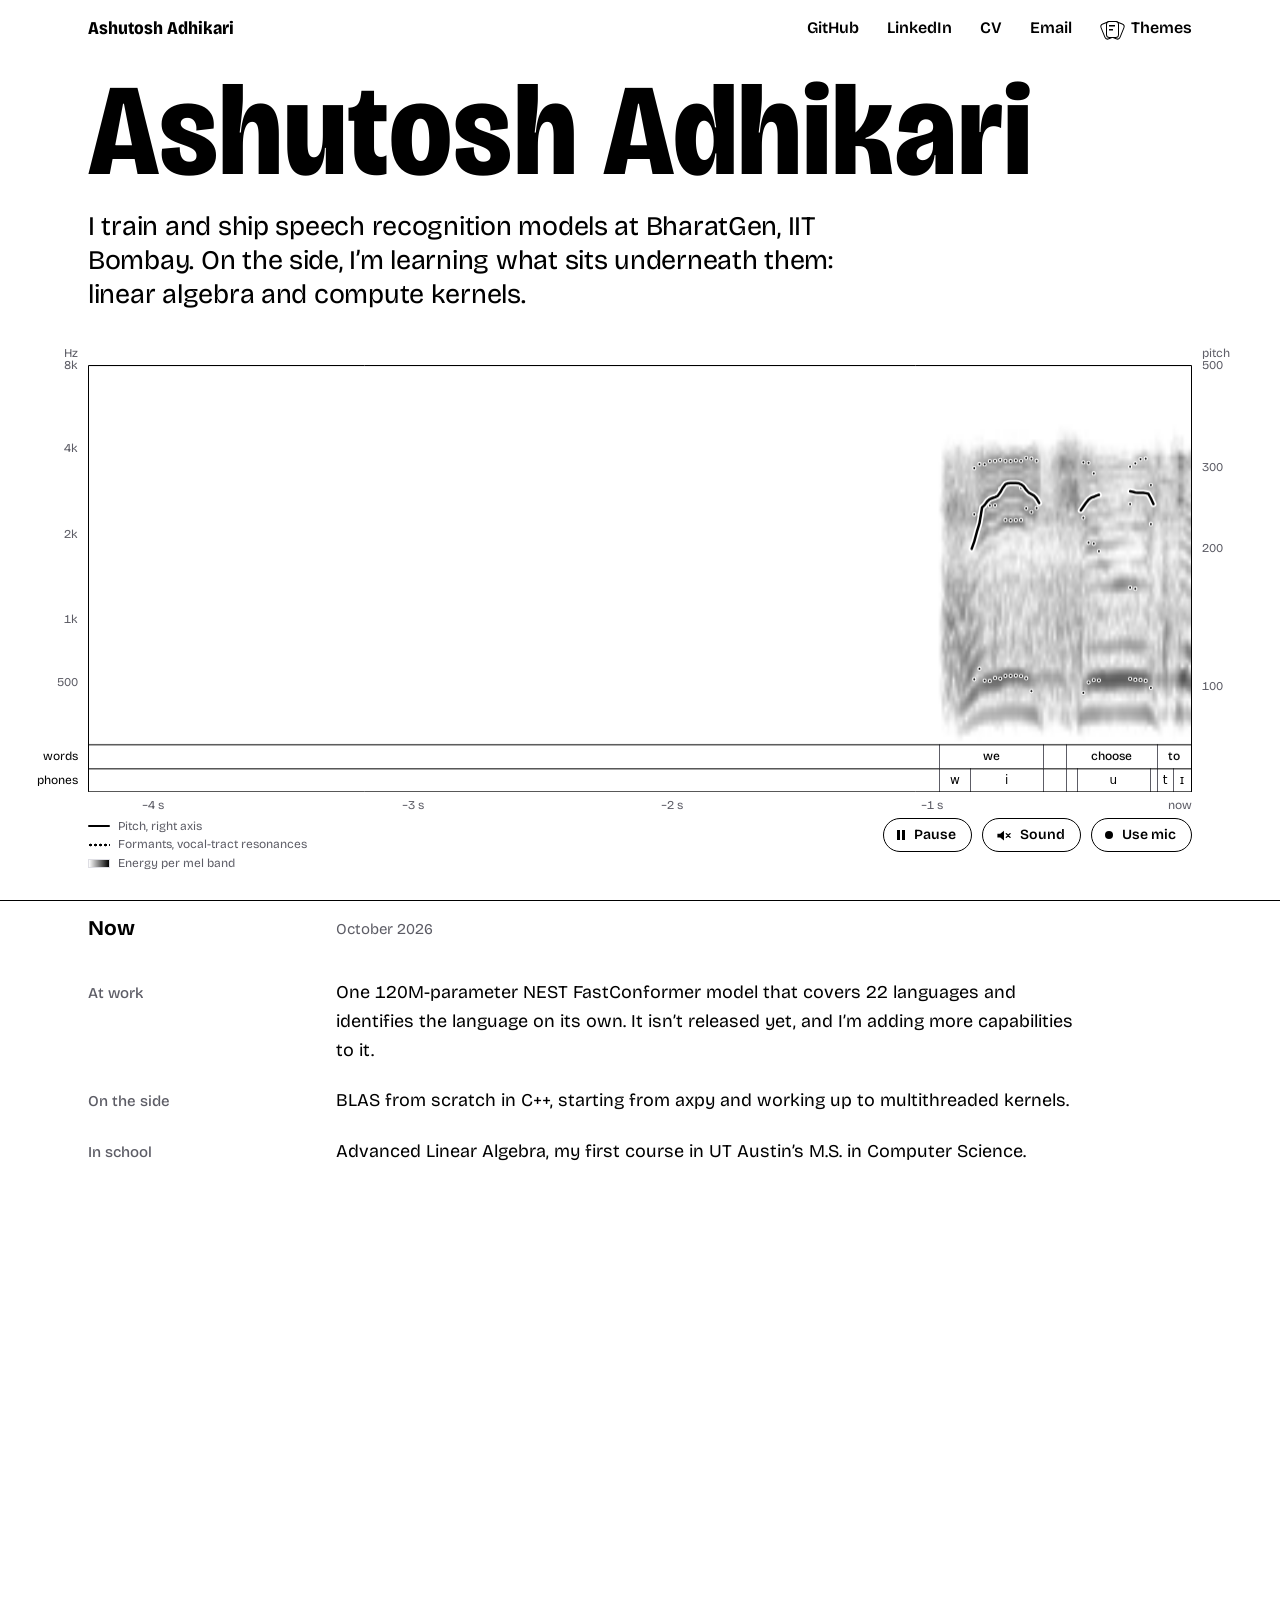
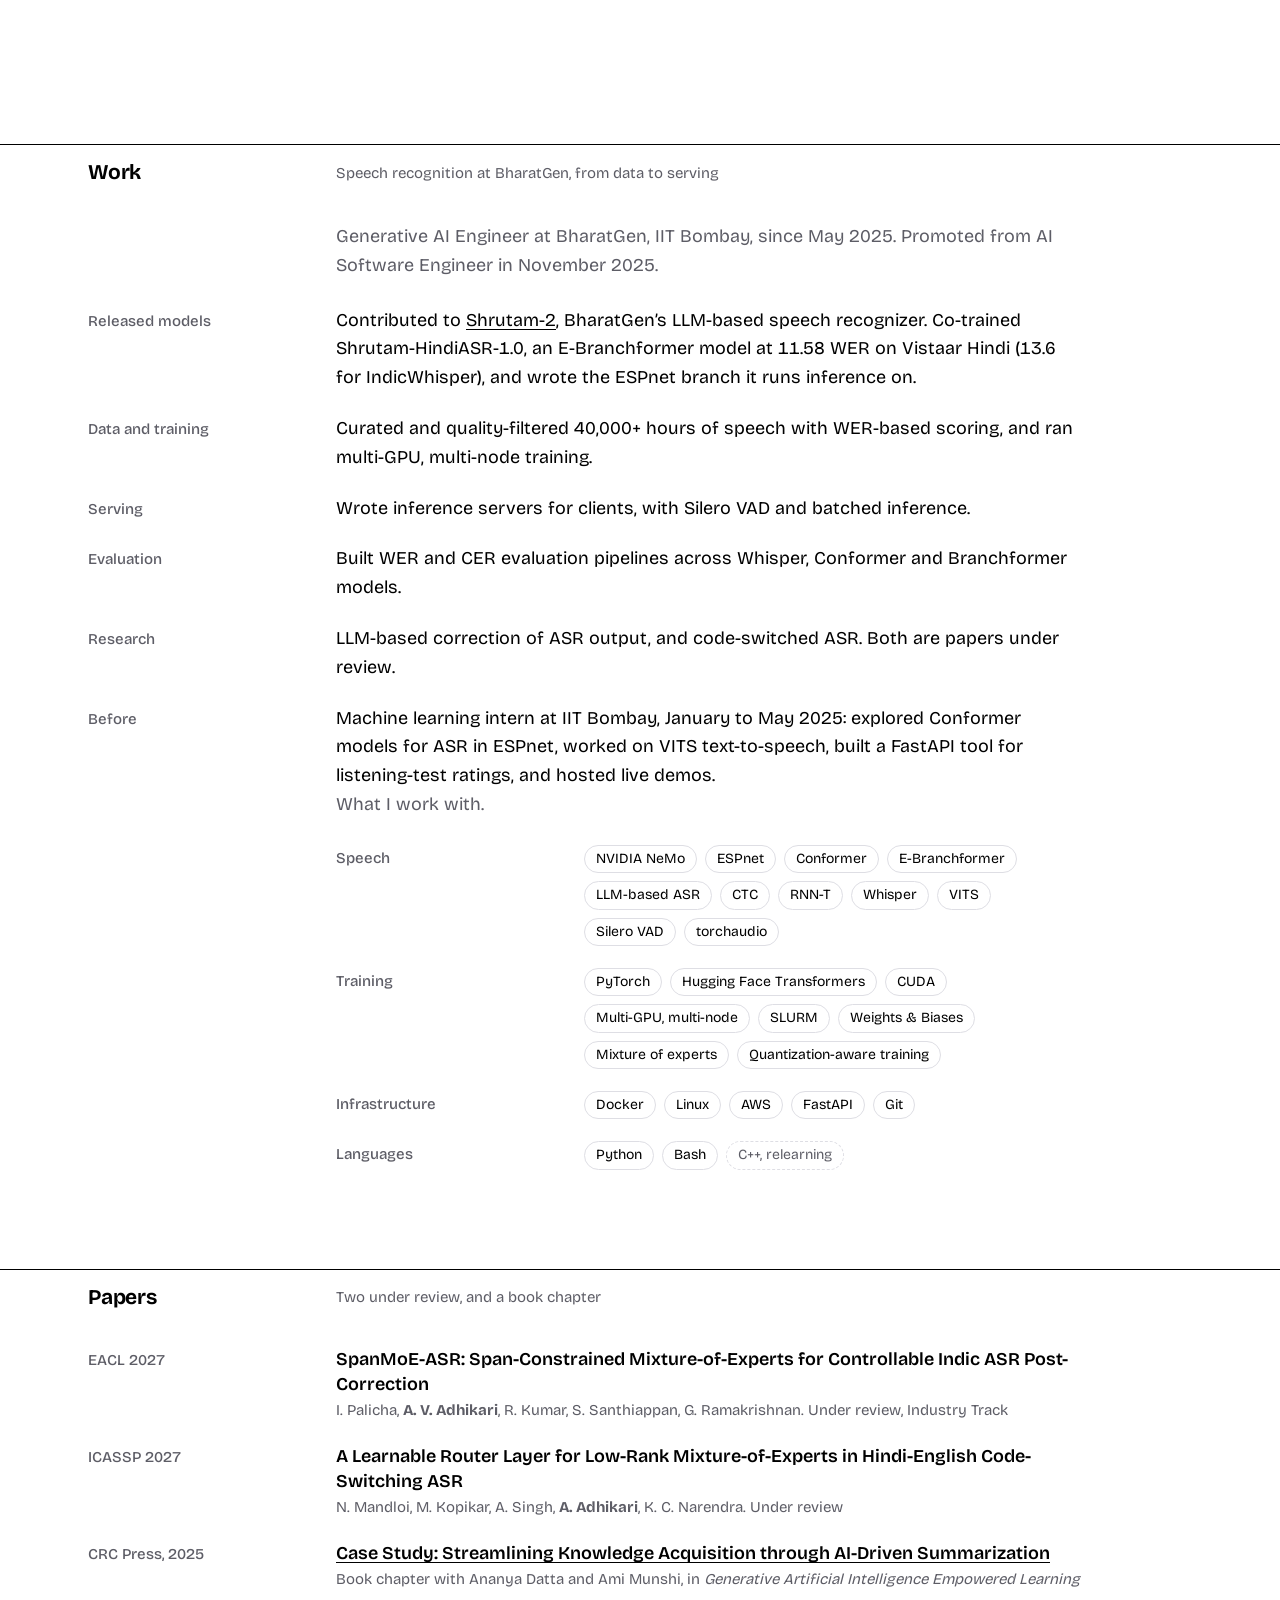
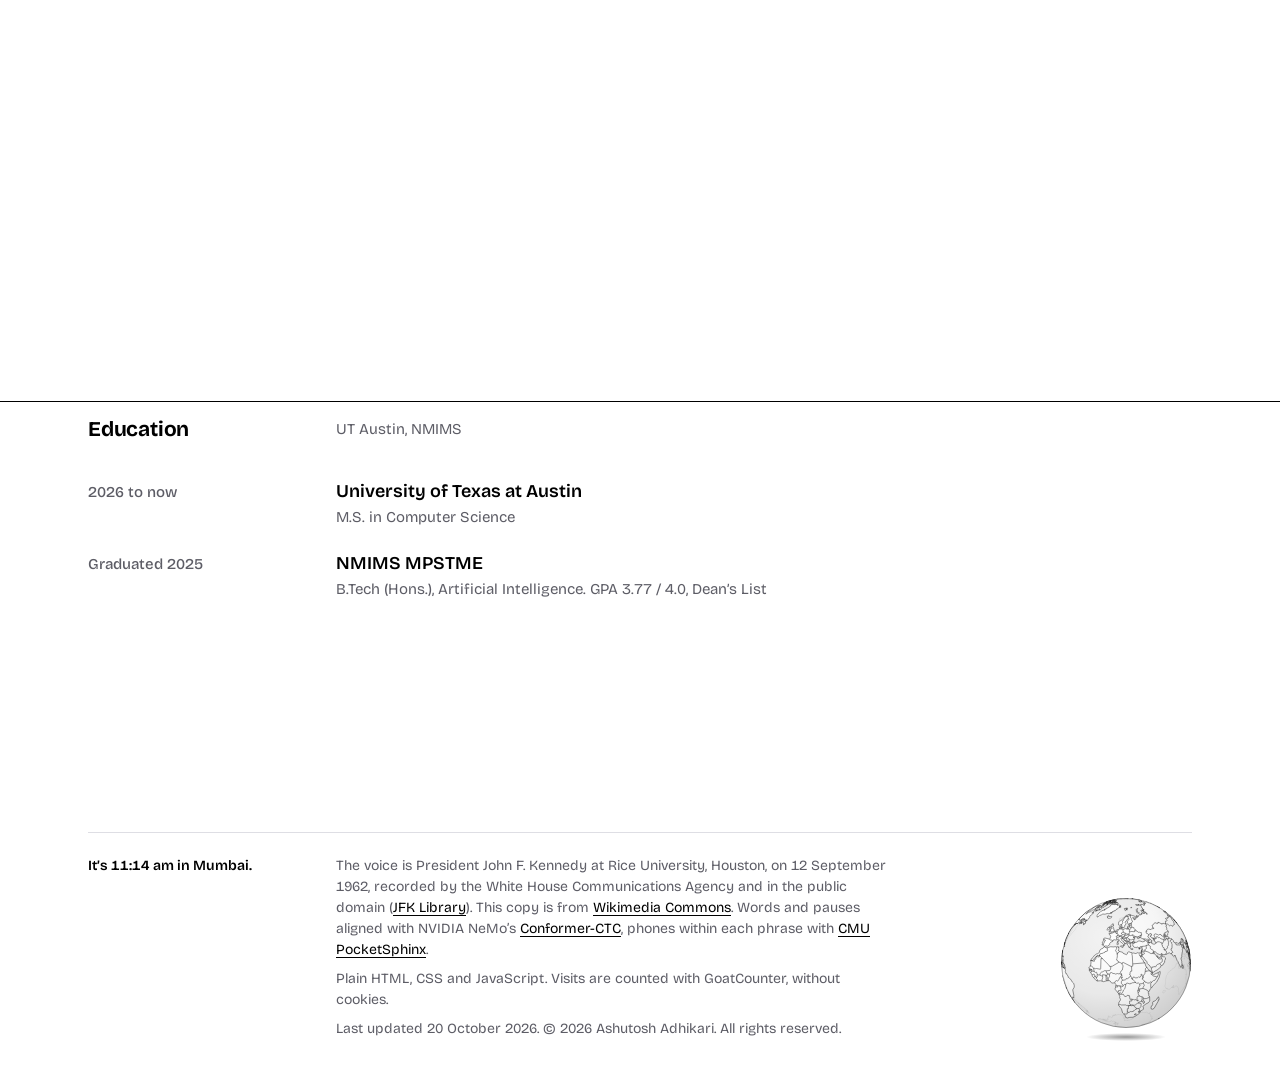
==== commit eae7e83b: "Play the tools as music-box keys once sound is on After a visitor has turned the page's sound on, on" ====
--- a/index.html
+++ b/index.html
@@ -46,7 +46,7 @@
 }
 </script>
 <link rel="preload" href="fonts/bricolage-grotesque.woff2" as="font" type="font/woff2" crossorigin>
-<link rel="stylesheet" href="css/site.css?v=34">
+<link rel="stylesheet" href="css/site.css?v=35">
 </head>
 <body>
 <a class="skip" href="#now">Skip to content</a>
@@ -122,49 +122,55 @@
   <a class="tab" href="#work" style="--i: 2"><div class="wrap section-cap"><h2 id="work-title">Work</h2><span>Speech recognition at BharatGen, from data to serving</span></div></a>
   <section class="sheet section" style="--i: 2" aria-labelledby="work-title">
     <div class="wrap">
-      <div class="section-body">
+      <div class="section-body split">
         <p class="lead">Generative AI Engineer at BharatGen, IIT Bombay, since May 2025. Promoted from AI Software Engineer in November 2025.</p>
-        <dl class="rows">
+        <dl class="rows work">
           <div class="row">
             <dt>Released models</dt>
-            <dd>Contributed to <a href="https://huggingface.co/bharatgenai/Shrutam-2" target="_blank" rel="noopener">Shrutam-2</a>, BharatGen’s <span data-skill="llm-asr">LLM-based speech recognizer</span>. Co-trained Shrutam-HindiASR-1.0, an <span data-skill="ebranchformer">E-Branchformer</span> model at 11.58 WER on Vistaar Hindi (13.6 for IndicWhisper), and wrote the <span data-skill="espnet">ESPnet</span> branch it runs inference on.</dd>
+            <dd><span data-work="shrutam2">Contributed to <a href="https://huggingface.co/bharatgenai/Shrutam-2" target="_blank" rel="noopener">Shrutam-2</a>, BharatGen’s LLM-based speech recognizer.</span> <span data-work="hindi">Co-trained Shrutam-HindiASR-1.0, an E-Branchformer model at 11.58 WER on Vistaar Hindi (13.6 for IndicWhisper)</span>, and <span data-work="espnet">wrote the ESPnet branch it runs inference on</span>.</dd>
           </div>
           <div class="row">
             <dt>Data and training</dt>
-            <dd>Curated and quality-filtered 40,000+ hours of speech with WER-based scoring, and ran <span data-skill="multi-node">multi-GPU, multi-node training</span>.</dd>
+            <dd>Curated and quality-filtered 40,000+ hours of speech with WER-based scoring, and <span data-work="training">ran multi-GPU, multi-node training</span>.</dd>
           </div>
           <div class="row">
             <dt>Serving</dt>
-            <dd>Wrote inference servers for clients, with <span data-skill="silero">Silero VAD</span> and batched inference.</dd>
+            <dd><span data-work="serving">Wrote inference servers for clients, with Silero VAD and batched inference.</span></dd>
           </div>
           <div class="row">
             <dt>Evaluation</dt>
-            <dd>Built WER and CER evaluation pipelines across <span data-skill="whisper">Whisper</span>, <span data-skill="conformer">Conformer</span> and Branchformer models.</dd>
+            <dd><span data-work="eval">Built WER and CER evaluation pipelines across Whisper, Conformer and Branchformer models.</span></dd>
           </div>
           <div class="row">
             <dt>Research</dt>
-            <dd>LLM-based correction of ASR output, and code-switched ASR. Both are papers under review.</dd>
-          </div>
-        </dl>
-        <p class="lead">What I work with.</p>
-        <dl class="rows">
-          <div class="row">
-            <dt>Speech</dt>
-            <dd><ul class="chips"><li>NVIDIA NeMo</li><li data-skill="espnet" tabindex="0">ESPnet</li><li data-skill="conformer" tabindex="0">Conformer</li><li data-skill="ebranchformer" tabindex="0">E-Branchformer</li><li data-skill="llm-asr" tabindex="0">LLM-based ASR</li><li>CTC</li><li>RNN-T</li><li data-skill="whisper" tabindex="0">Whisper</li><li>VITS</li><li data-skill="silero" tabindex="0">Silero VAD</li><li>torchaudio</li></ul></dd>
-          </div>
-          <div class="row">
-            <dt>Training</dt>
-            <dd><ul class="chips"><li>PyTorch</li><li>Hugging Face Transformers</li><li>CUDA</li><li data-skill="multi-node" tabindex="0">Multi-GPU, multi-node</li><li>SLURM</li><li>Weights &amp; Biases</li><li>Mixture of experts</li><li>Quantization-aware training</li></ul></dd>
-          </div>
-          <div class="row">
-            <dt>Infrastructure</dt>
-            <dd><ul class="chips"><li>Docker</li><li>Linux</li><li>AWS</li><li>FastAPI</li><li>Git</li></ul></dd>
-          </div>
-          <div class="row">
-            <dt>Languages</dt>
-            <dd><ul class="chips"><li>Python</li><li>Bash</li><li class="is-learning">C++, relearning</li></ul></dd>
-          </div>
-        </dl>
+            <dd><span data-work="research">LLM-based correction of ASR output, and code-switched ASR.</span> Both are papers under review.</dd>
+          </div>
+          <div class="row">
+            <dt>Before</dt>
+            <dd>Machine learning intern at IIT Bombay, January to May 2025: <span data-work="iitb">explored Conformer models for ASR in ESPnet</span>, <span data-work="vits">worked on VITS text-to-speech</span>, <span data-work="ratings">built a FastAPI tool for listening-test ratings</span>, and hosted live demos.</dd>
+          </div>
+        </dl>
+        <div class="tools">
+          <p class="lead">What I work with.</p>
+          <dl class="rows">
+            <div class="row">
+              <dt>Speech</dt>
+              <dd><ul class="chips"><li>NVIDIA NeMo</li><li data-work="espnet iitb" tabindex="0">ESPnet</li><li data-work="shrutam2 eval iitb" tabindex="0">Conformer</li><li data-work="hindi" tabindex="0">E-Branchformer</li><li data-work="shrutam2" tabindex="0">LLM-based ASR</li><li>CTC</li><li>RNN-T</li><li data-work="eval" tabindex="0">Whisper</li><li data-work="vits" tabindex="0">VITS</li><li data-work="serving" tabindex="0">Silero VAD</li><li>torchaudio</li></ul></dd>
+            </div>
+            <div class="row">
+              <dt>Training</dt>
+              <dd><ul class="chips"><li>PyTorch</li><li>Hugging Face Transformers</li><li>CUDA</li><li data-work="training" tabindex="0">Multi-GPU, multi-node</li><li>SLURM</li><li>Weights &amp; Biases</li><li data-work="shrutam2 research" tabindex="0">Mixture of experts</li><li>Quantization-aware training</li></ul></dd>
+            </div>
+            <div class="row">
+              <dt>Infrastructure</dt>
+              <dd><ul class="chips"><li>Docker</li><li>Linux</li><li>AWS</li><li data-work="ratings" tabindex="0">FastAPI</li><li>Git</li></ul></dd>
+            </div>
+            <div class="row">
+              <dt>Languages</dt>
+              <dd><ul class="chips"><li>Python</li><li>Bash</li><li class="is-learning">C++, relearning</li></ul></dd>
+            </div>
+          </dl>
+        </div>
       </div>
     </div>
   </section>
@@ -247,8 +253,8 @@
 
 
 
-<script type="module" src="js/site.js?v=24"></script>
-<script type="module" src="js/spectrogram.js?v=14"></script>
+<script type="module" src="js/site.js?v=25"></script>
+<script type="module" src="js/spectrogram.js?v=15"></script>
 <script type="module" src="js/name.js?v=4"></script>
 <script type="module" src="js/globe.js?v=3"></script>
 <script data-goatcounter="https://aa-globe-track.goatcounter.com/count" async src="js/count.js?v=1"></script>
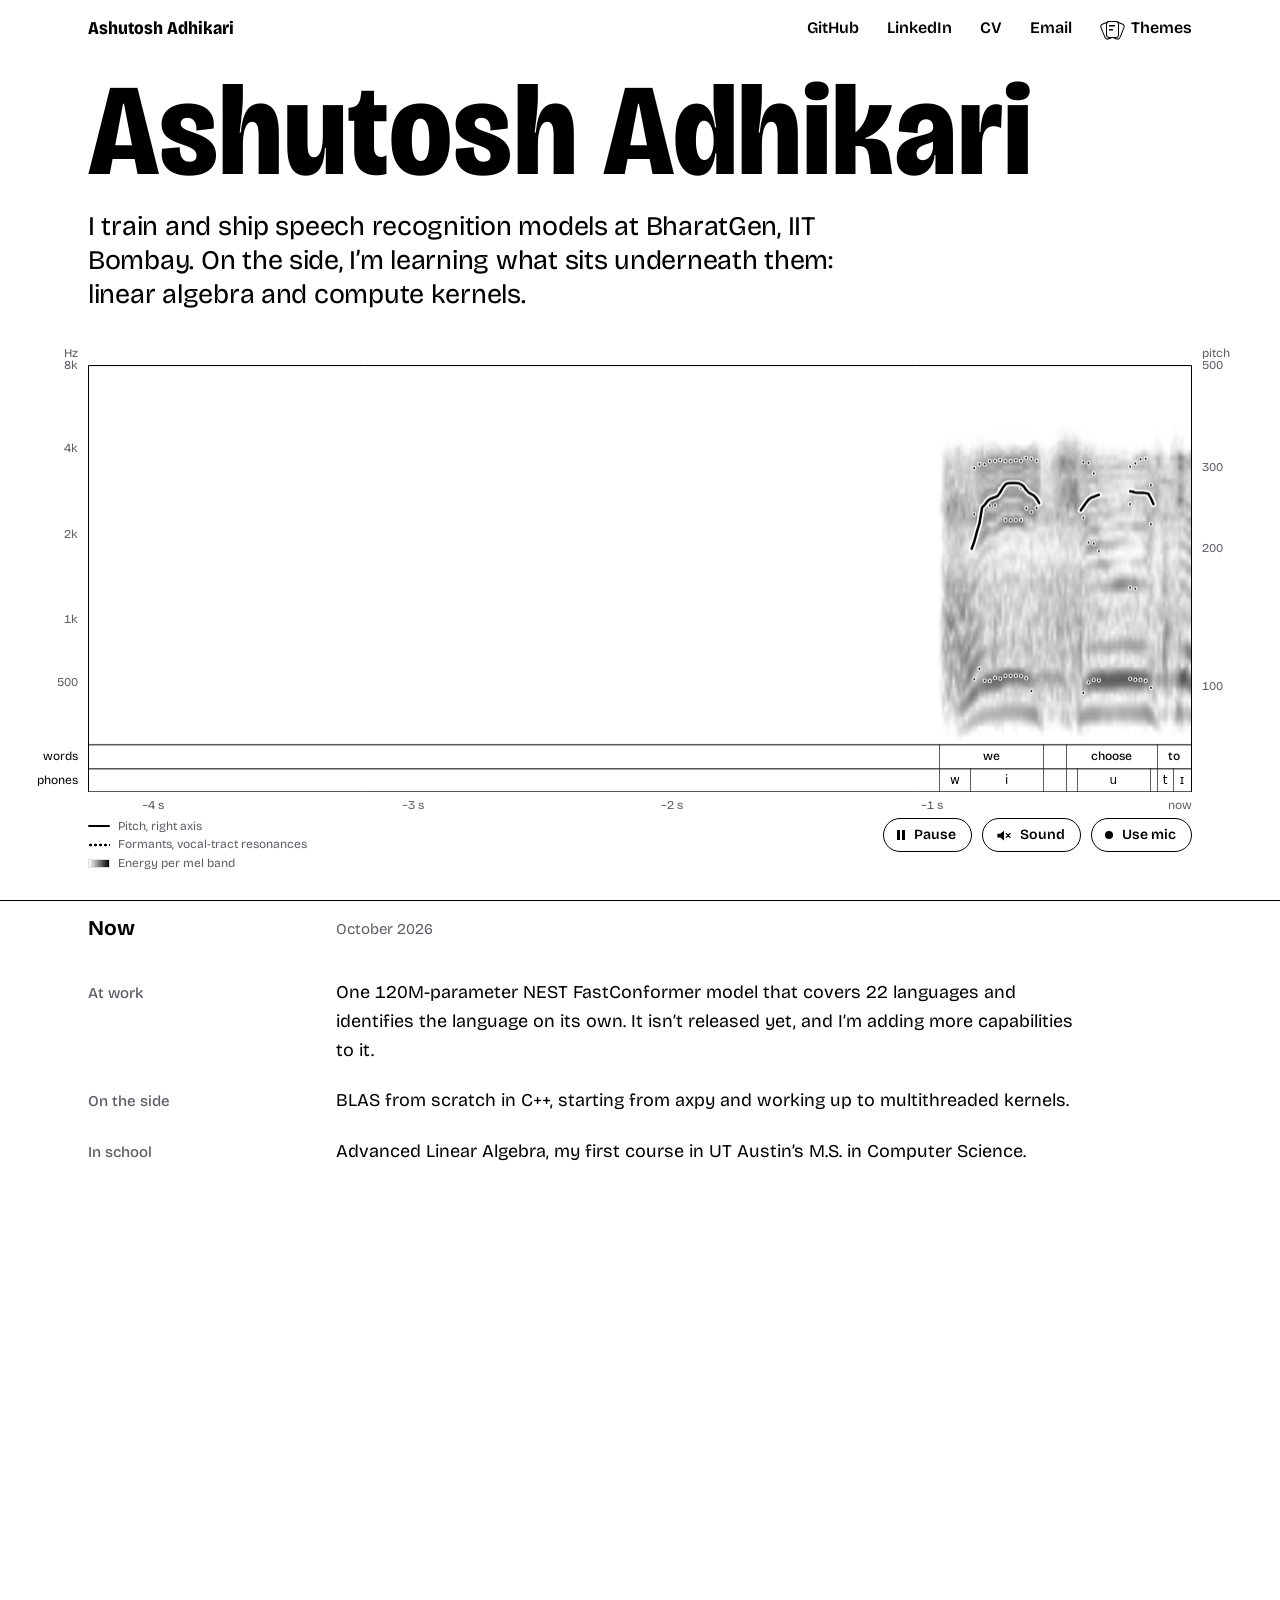
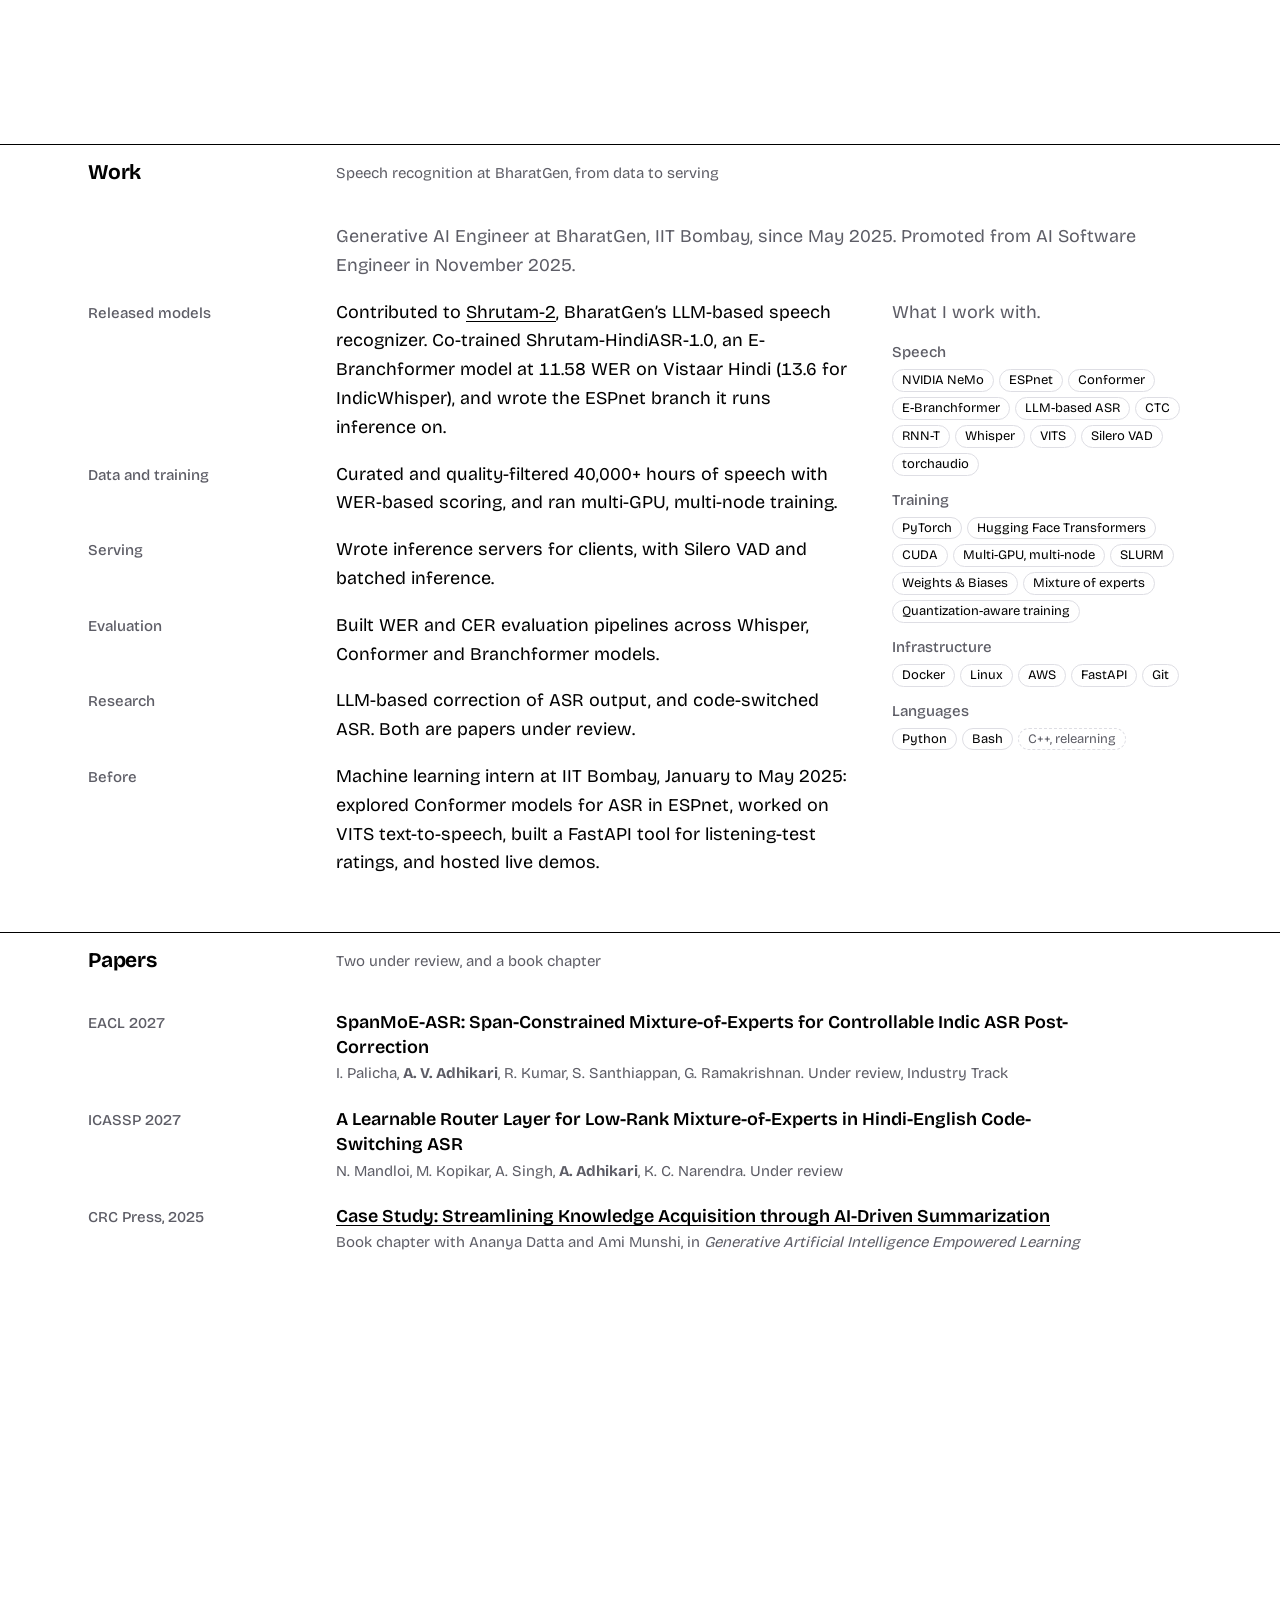
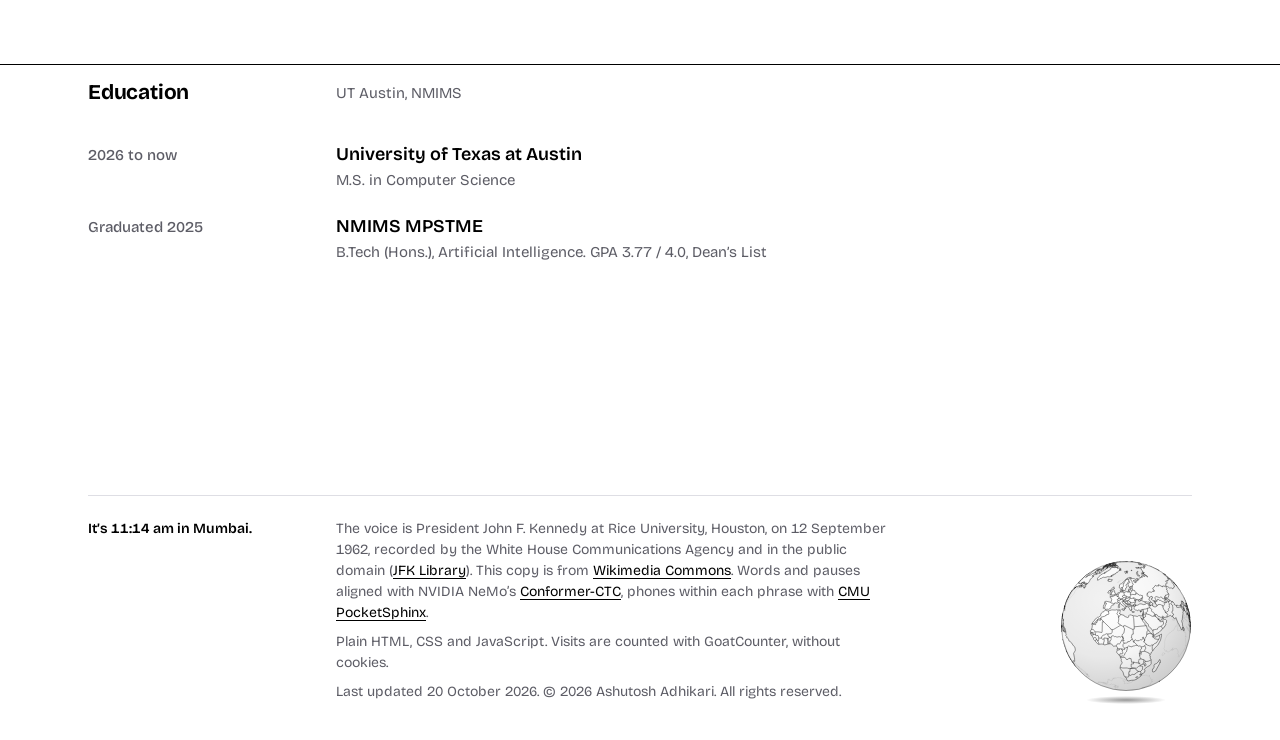
==== commit 3918bcb5: "Put the tools beside the work, and link the two The tools now sit next to the work rows on wide scre" ====
--- a/index.html
+++ b/index.html
@@ -254,7 +254,7 @@
 
 
 <script type="module" src="js/site.js?v=25"></script>
-<script type="module" src="js/spectrogram.js?v=15"></script>
+<script type="module" src="js/spectrogram.js?v=14"></script>
 <script type="module" src="js/name.js?v=4"></script>
 <script type="module" src="js/globe.js?v=3"></script>
 <script data-goatcounter="https://aa-globe-track.goatcounter.com/count" async src="js/count.js?v=1"></script>
--- a/css/site.css
+++ b/css/site.css
@@ -338,14 +338,9 @@
   color: var(--graphite);
 }
 
-/* A second group of rows in a section starts with its own lead. */
-.rows + .lead {
-  margin-top: 52px;
-}
-
-/* Tools as pills that invert under the pointer. Pointing at one that the
-   work above mentions lights up those words too. A dashed pill is one
-   I'm still learning. */
+/* Tools as pills that invert under the pointer. Pointing at one lights
+   up the work it went into, and pointing at a piece of work lights up its
+   tools. A dashed pill is one I'm still learning. */
 .chips {
   display: flex;
   flex-wrap: wrap;
@@ -378,15 +373,95 @@
   color: var(--graphite);
 }
 
-.rows span[data-skill] {
+.chips li.is-lit {
+  border-color: var(--ink);
+  background: var(--ink);
+  color: var(--paper);
+}
+
+.work span[data-work] {
   border-radius: 3px;
+  -webkit-box-decoration-break: clone;
+  box-decoration-break: clone;
   transition: background-color 160ms ease, box-shadow 160ms ease, color 160ms ease;
 }
 
-.rows span[data-skill].is-lit {
+.work span[data-work].is-lit {
   background: var(--ink);
   box-shadow: 0 0 0 2px var(--ink);
   color: var(--paper);
+}
+
+.work span[data-work].is-lit a {
+  color: inherit;
+}
+
+/* The tools sit under the work, or beside it where there's room, so
+   both are in view together. */
+.tools {
+  display: grid;
+  grid-column: 1 / -1;
+  grid-template-columns: var(--label) minmax(0, var(--measure));
+  column-gap: 40px;
+  margin-top: 52px;
+}
+
+.tools > .lead {
+  grid-column: 2;
+}
+
+.tools > .rows {
+  grid-column: 1 / -1;
+}
+
+@media (min-width: 1180px) {
+  .split {
+    grid-template-columns: var(--label) minmax(0, 1fr) 300px;
+    padding-bottom: 40px;
+  }
+
+  .split > .lead {
+    grid-column: 2 / 4;
+    margin-bottom: 18px;
+  }
+
+  .split > .work {
+    grid-row: 2;
+    grid-column: 1 / 3;
+    gap: 18px;
+  }
+
+  .split > .tools {
+    display: block;
+    grid-row: 2;
+    grid-column: 3;
+    margin-top: 0;
+  }
+
+  .split .tools > .lead {
+    margin-bottom: 14px;
+  }
+
+  .split .tools .rows {
+    gap: 12px;
+  }
+
+  .split .tools .row {
+    grid-template-columns: minmax(0, 1fr);
+  }
+
+  .split .tools .row dt {
+    margin-bottom: 5px;
+  }
+
+  .split .chips {
+    gap: 5px;
+  }
+
+  .split .chips li {
+    padding: 0 9px;
+    font-size: 0.8125rem;
+  }
 }
 
 .row .title {
@@ -799,10 +874,34 @@
   }
 }
 
+/* Six tabs take a lot of a short screen, so they get slimmer. */
+@media (min-width: 761px) and (max-height: 800px) {
+  :root {
+    --cap: 48px;
+  }
+}
+
 @media (max-width: 760px) and (max-height: 720px) {
   :root {
     --cap: 40px;
   }
+}
+
+@media (max-width: 760px) and (max-height: 680px) {
+  :root {
+    --cap: 36px;
+  }
+
+  .section:last-child .section-body {
+    padding-bottom: 12px;
+  }
+
+  .colophon {
+    padding: 10px 0 12px;
+  }
+}
+
+@media (max-width: 760px) and (max-height: 720px) {
 
   .scope {
     margin-top: 14px;
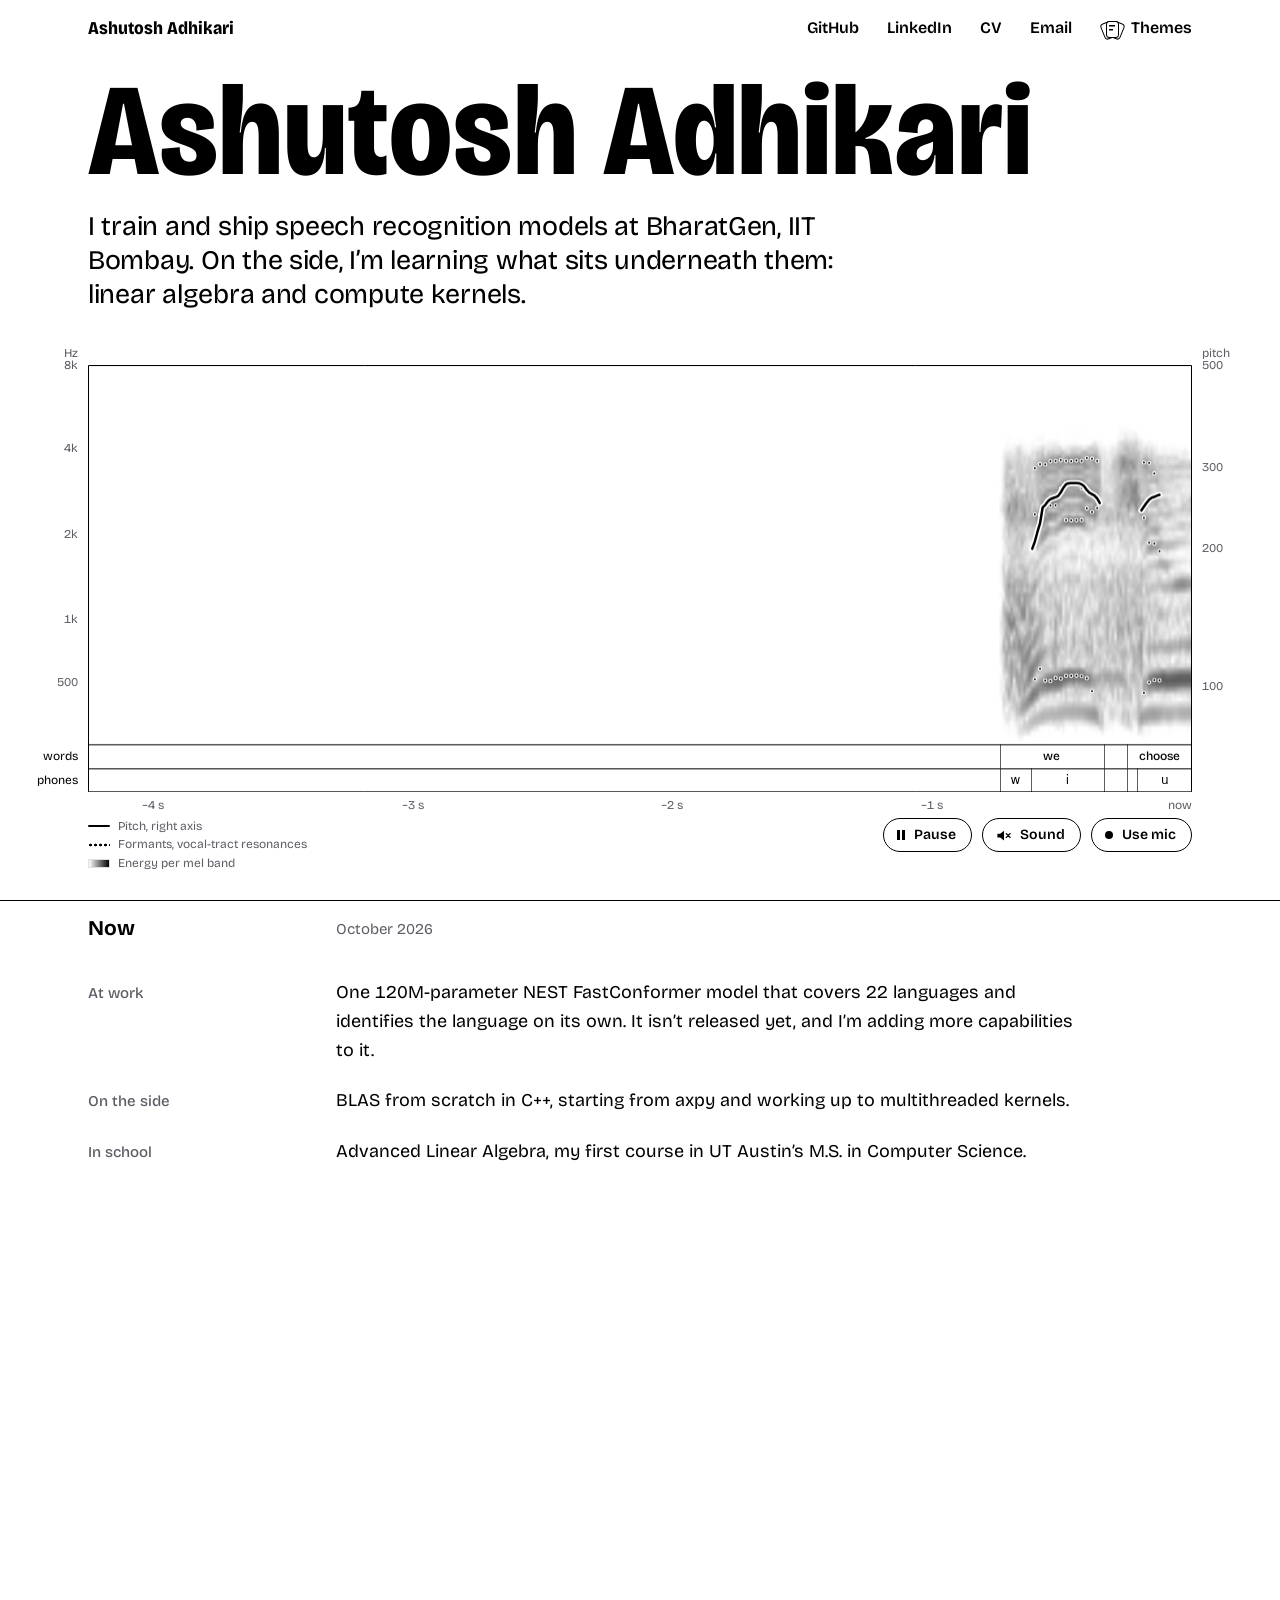
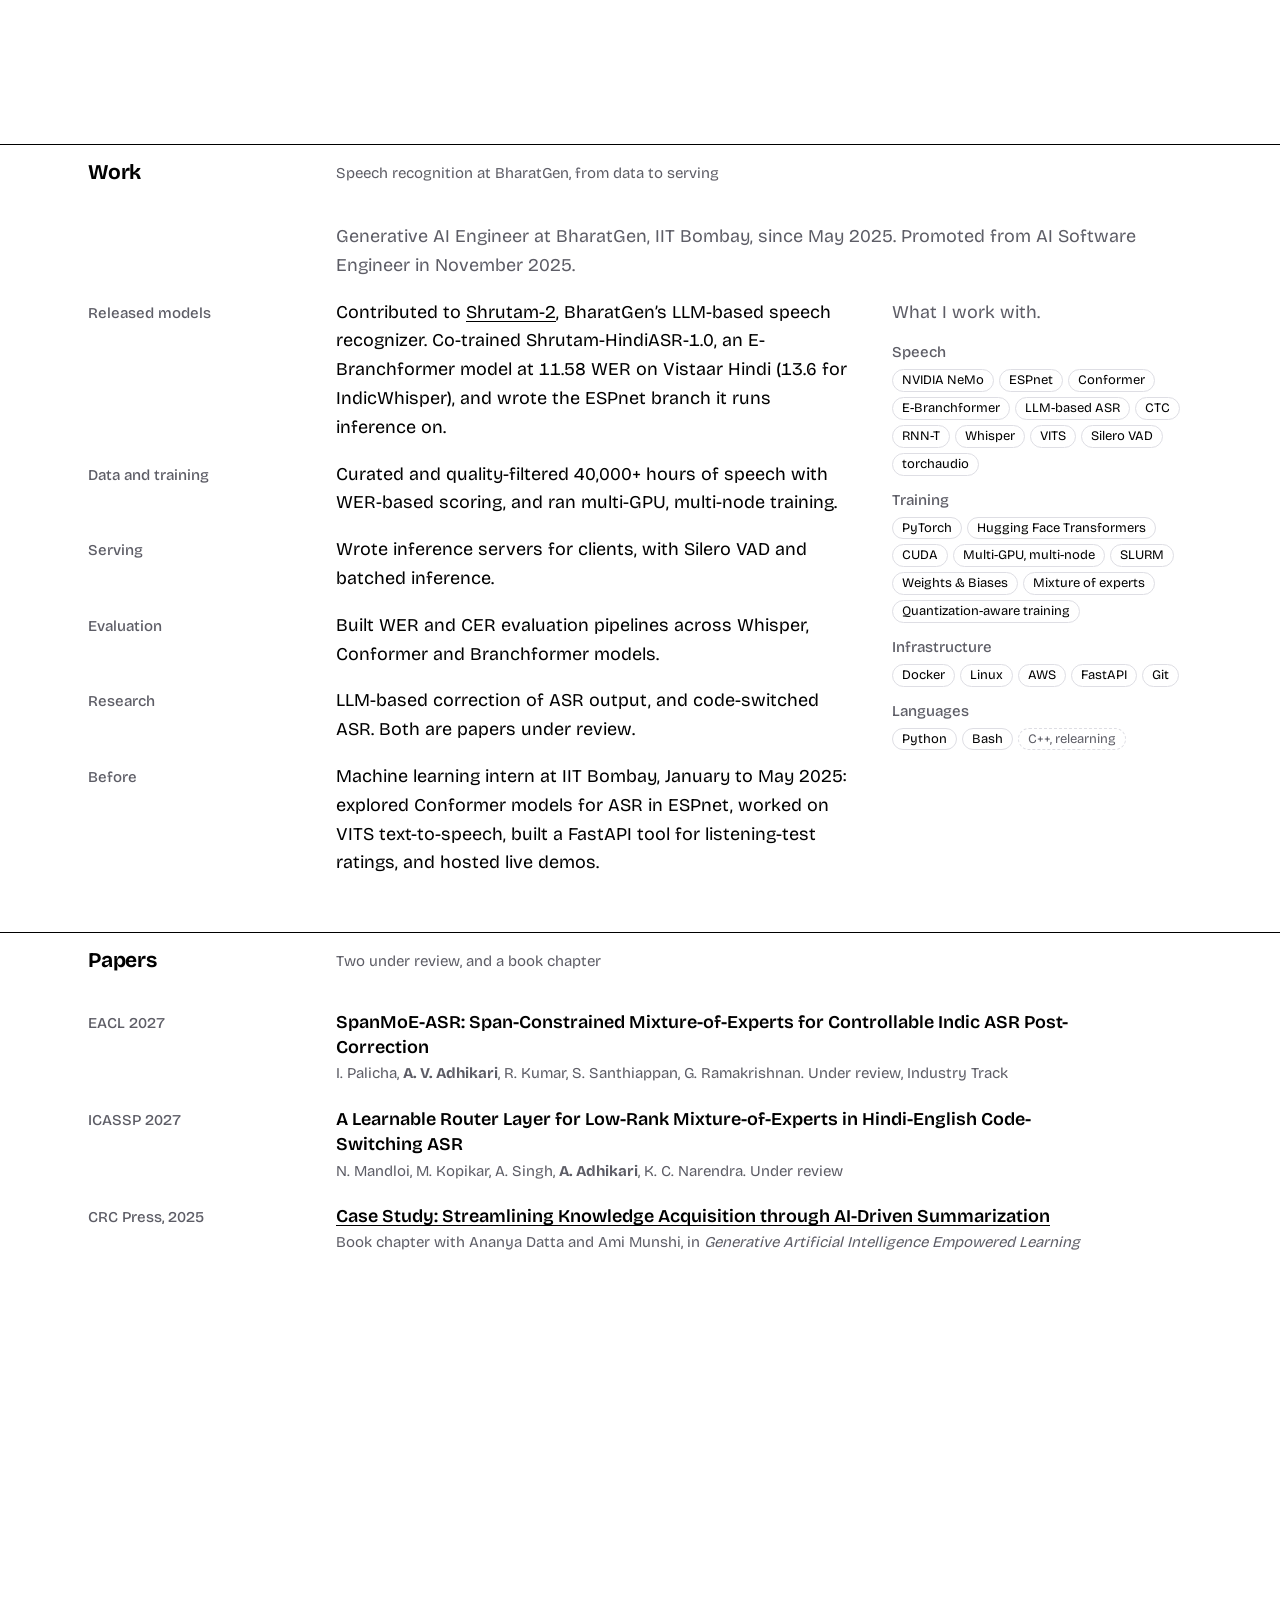
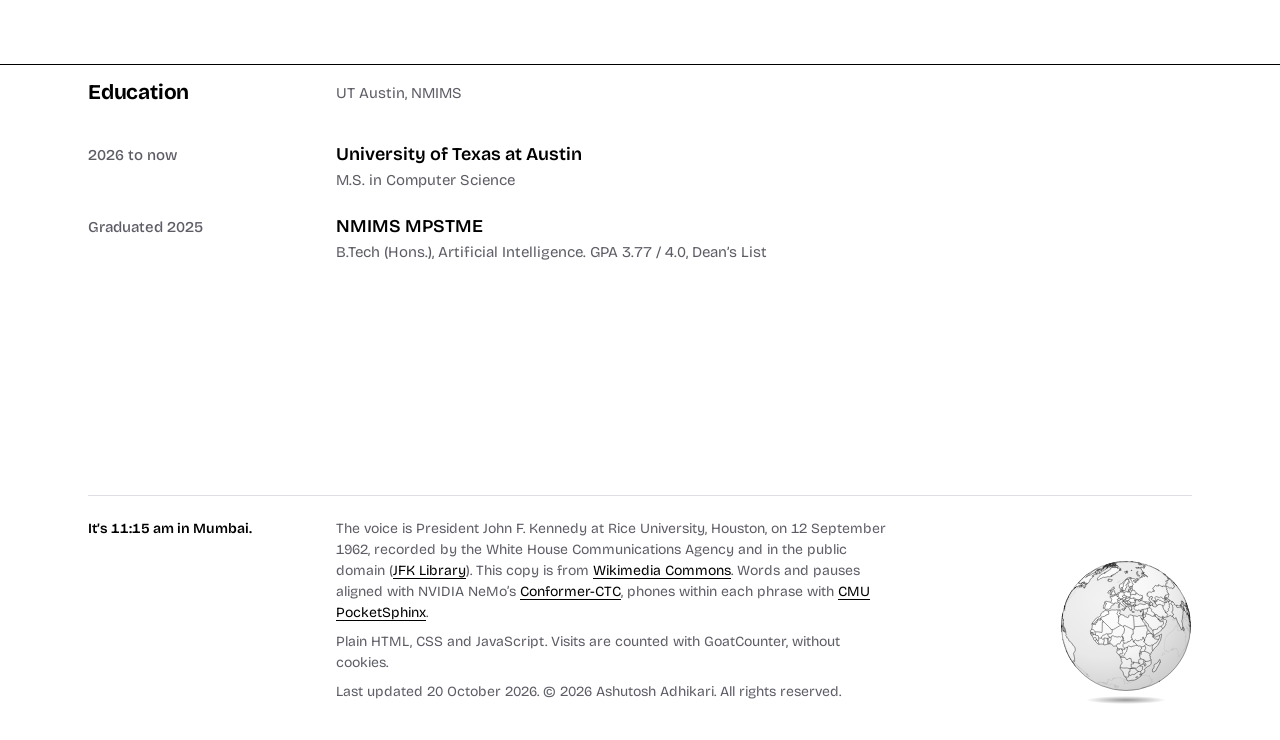
==== commit 79bf5e6f: "Play the tune in any order across the pills Whichever pill the pointer enters now plays the next not" ====
--- a/index.html
+++ b/index.html
@@ -253,8 +253,8 @@
 
 
 
-<script type="module" src="js/site.js?v=25"></script>
-<script type="module" src="js/spectrogram.js?v=14"></script>
+<script type="module" src="js/site.js?v=26"></script>
+<script type="module" src="js/spectrogram.js?v=15"></script>
 <script type="module" src="js/name.js?v=4"></script>
 <script type="module" src="js/globe.js?v=3"></script>
 <script data-goatcounter="https://aa-globe-track.goatcounter.com/count" async src="js/count.js?v=1"></script>
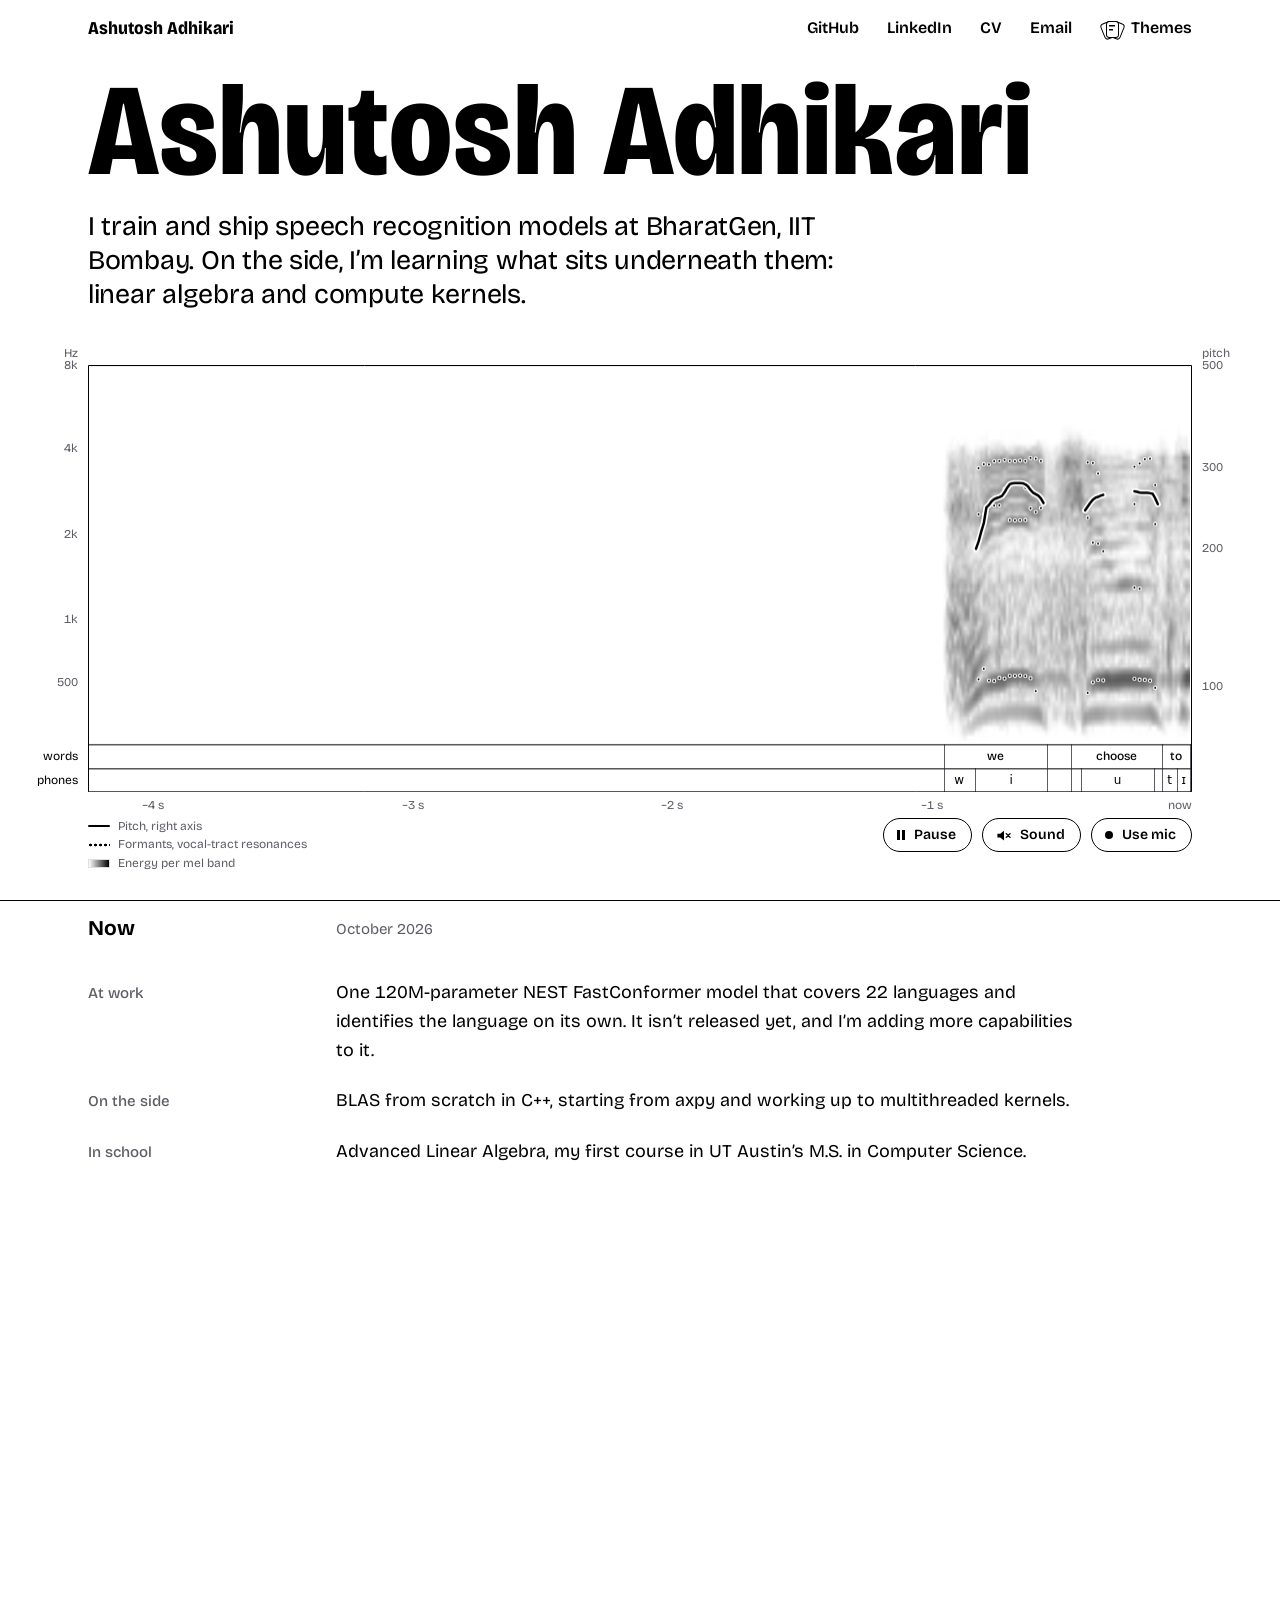
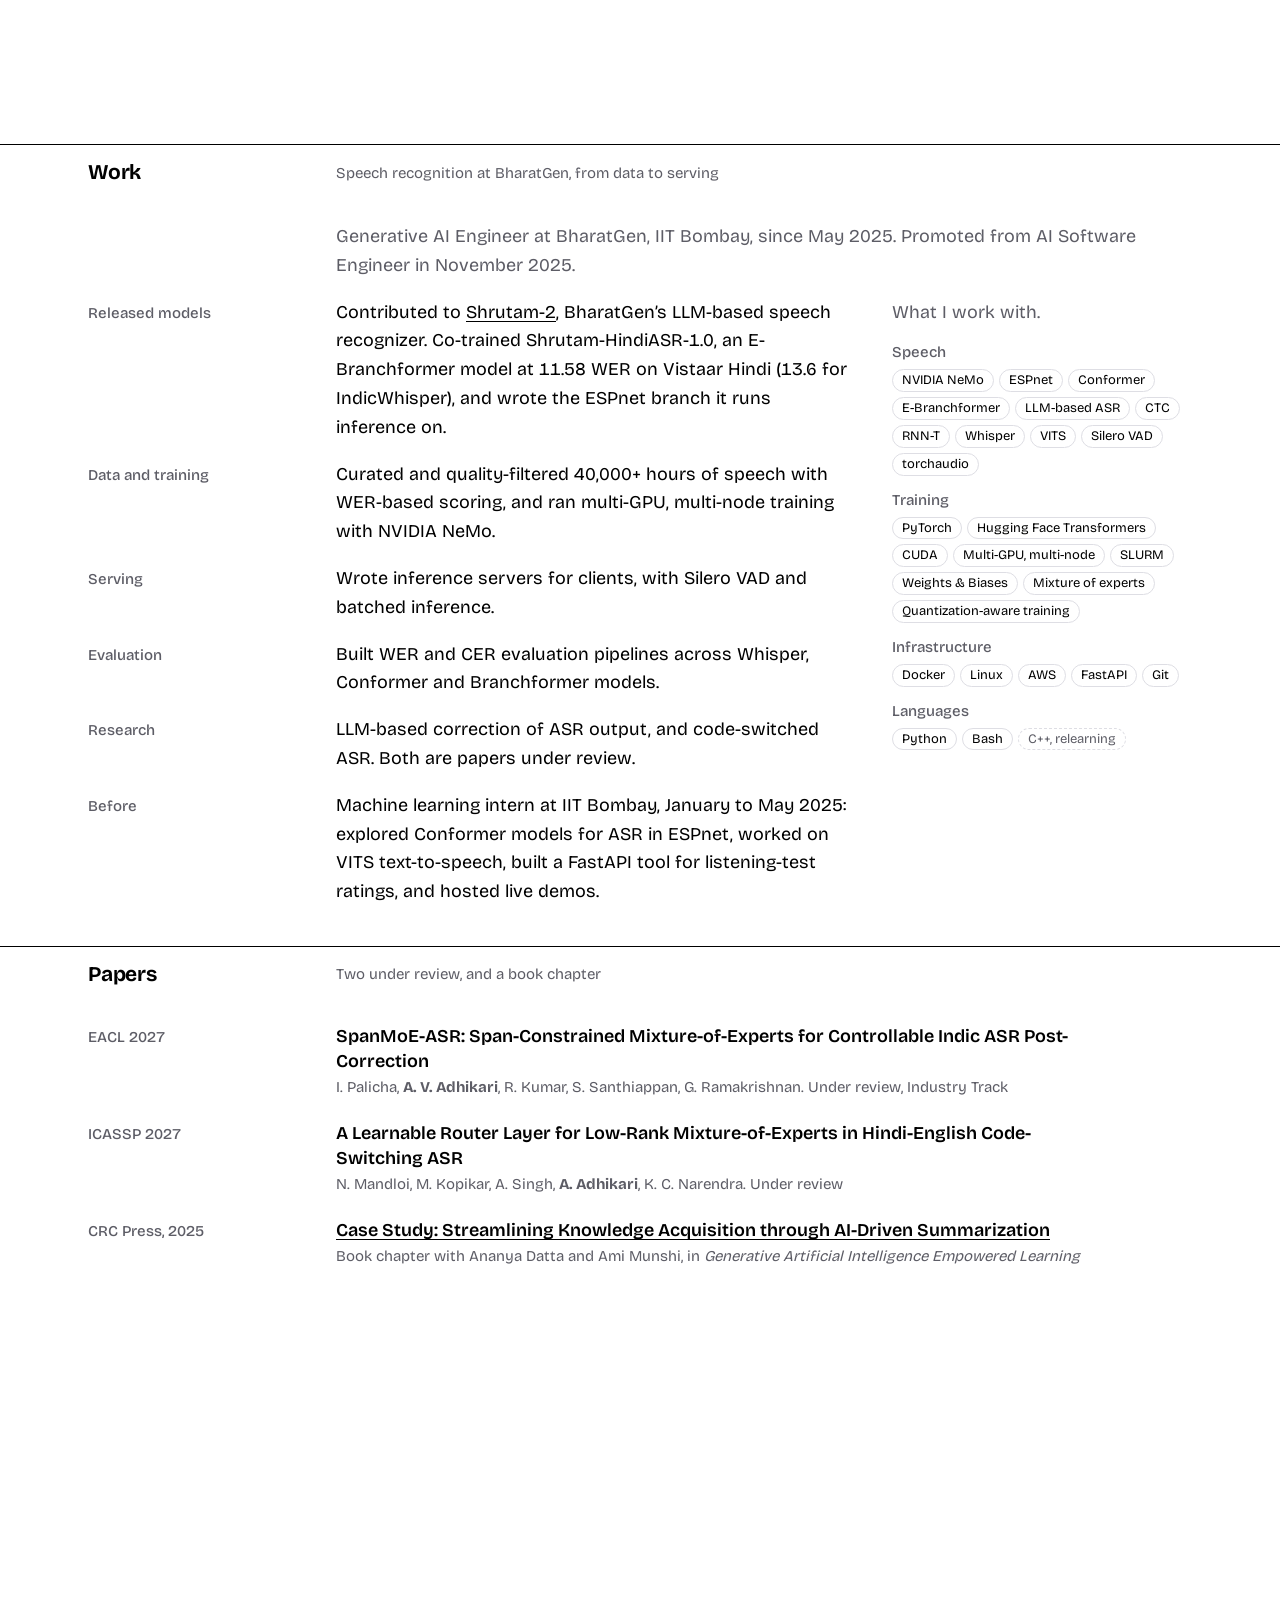
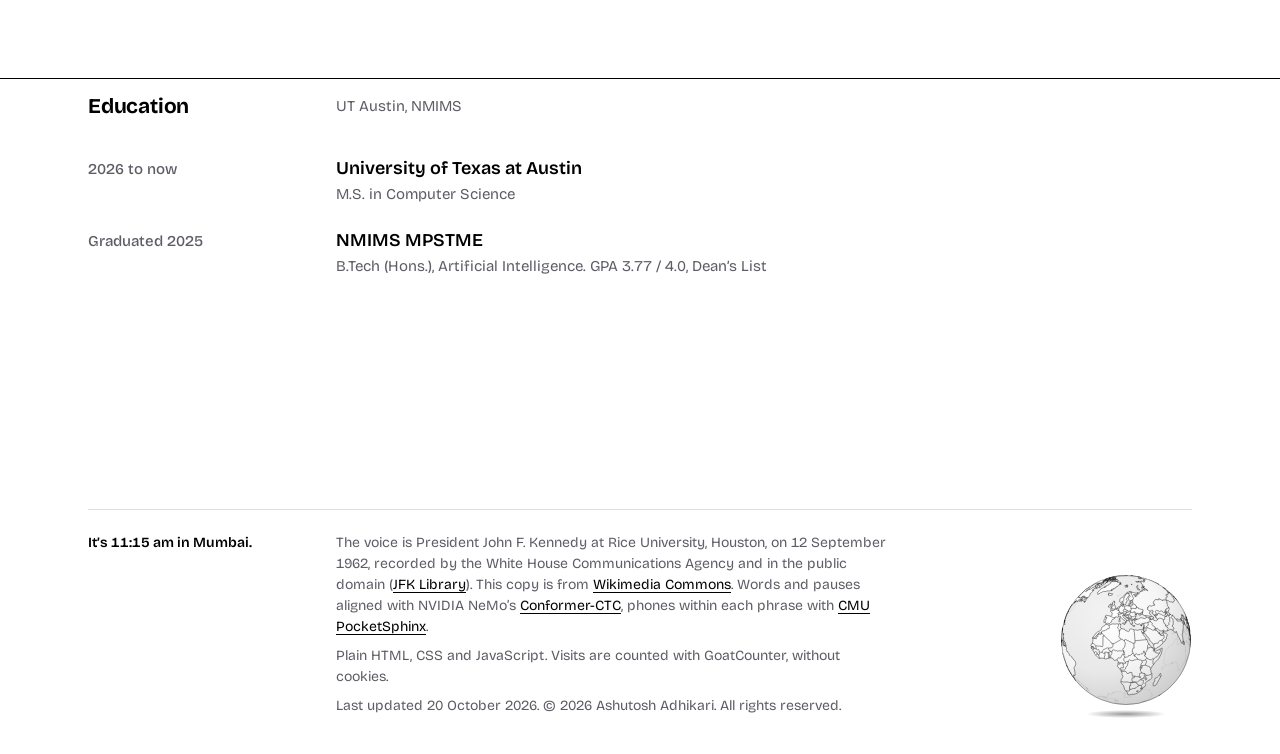
==== commit fdc4c28a: "Link NeMo, CTC, RNN-T, PyTorch, CUDA and Python to the work NVIDIA NeMo, PyTorch and CUDA light the " ====
--- a/index.html
+++ b/index.html
@@ -131,7 +131,7 @@
           </div>
           <div class="row">
             <dt>Data and training</dt>
-            <dd>Curated and quality-filtered 40,000+ hours of speech with WER-based scoring, and <span data-work="training">ran multi-GPU, multi-node training</span>.</dd>
+            <dd>Curated and quality-filtered 40,000+ hours of speech with WER-based scoring, and <span data-work="training">ran multi-GPU, multi-node training with NVIDIA NeMo</span>.</dd>
           </div>
           <div class="row">
             <dt>Serving</dt>
@@ -155,11 +155,11 @@
           <dl class="rows">
             <div class="row">
               <dt>Speech</dt>
-              <dd><ul class="chips"><li>NVIDIA NeMo</li><li data-work="espnet iitb" tabindex="0">ESPnet</li><li data-work="shrutam2 eval iitb" tabindex="0">Conformer</li><li data-work="hindi" tabindex="0">E-Branchformer</li><li data-work="shrutam2" tabindex="0">LLM-based ASR</li><li>CTC</li><li>RNN-T</li><li data-work="eval" tabindex="0">Whisper</li><li data-work="vits" tabindex="0">VITS</li><li data-work="serving" tabindex="0">Silero VAD</li><li>torchaudio</li></ul></dd>
+              <dd><ul class="chips"><li data-work="training" tabindex="0">NVIDIA NeMo</li><li data-work="espnet iitb" tabindex="0">ESPnet</li><li data-work="shrutam2 eval iitb" tabindex="0">Conformer</li><li data-work="hindi" tabindex="0">E-Branchformer</li><li data-work="shrutam2" tabindex="0">LLM-based ASR</li><li data-work="research" tabindex="0">CTC</li><li data-work="research" tabindex="0">RNN-T</li><li data-work="eval" tabindex="0">Whisper</li><li data-work="vits" tabindex="0">VITS</li><li data-work="serving" tabindex="0">Silero VAD</li><li>torchaudio</li></ul></dd>
             </div>
             <div class="row">
               <dt>Training</dt>
-              <dd><ul class="chips"><li>PyTorch</li><li>Hugging Face Transformers</li><li>CUDA</li><li data-work="training" tabindex="0">Multi-GPU, multi-node</li><li>SLURM</li><li>Weights &amp; Biases</li><li data-work="shrutam2 research" tabindex="0">Mixture of experts</li><li>Quantization-aware training</li></ul></dd>
+              <dd><ul class="chips"><li data-work="training" tabindex="0">PyTorch</li><li>Hugging Face Transformers</li><li data-work="training" tabindex="0">CUDA</li><li data-work="training" tabindex="0">Multi-GPU, multi-node</li><li>SLURM</li><li>Weights &amp; Biases</li><li data-work="shrutam2 research" tabindex="0">Mixture of experts</li><li>Quantization-aware training</li></ul></dd>
             </div>
             <div class="row">
               <dt>Infrastructure</dt>
@@ -167,7 +167,7 @@
             </div>
             <div class="row">
               <dt>Languages</dt>
-              <dd><ul class="chips"><li>Python</li><li>Bash</li><li class="is-learning">C++, relearning</li></ul></dd>
+              <dd><ul class="chips"><li data-work="eval research serving ratings" tabindex="0">Python</li><li>Bash</li><li class="is-learning">C++, relearning</li></ul></dd>
             </div>
           </dl>
         </div>
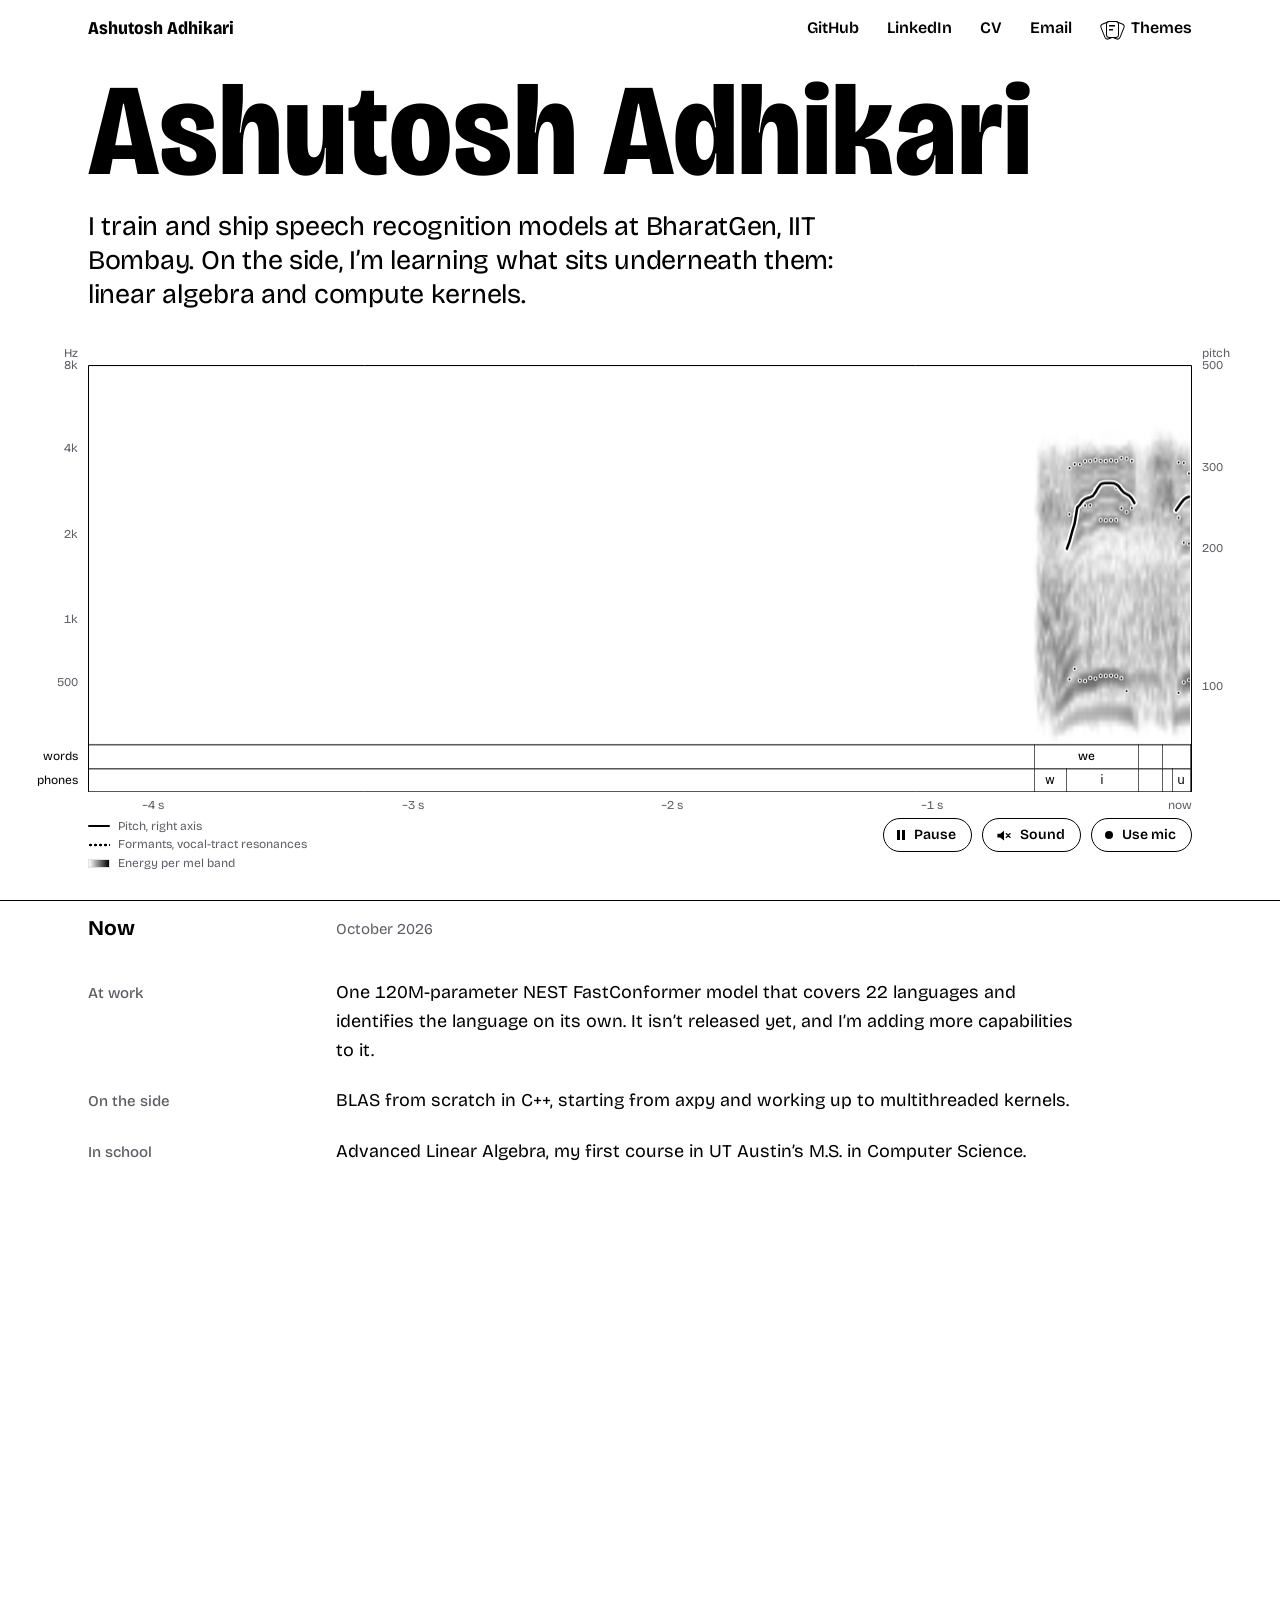
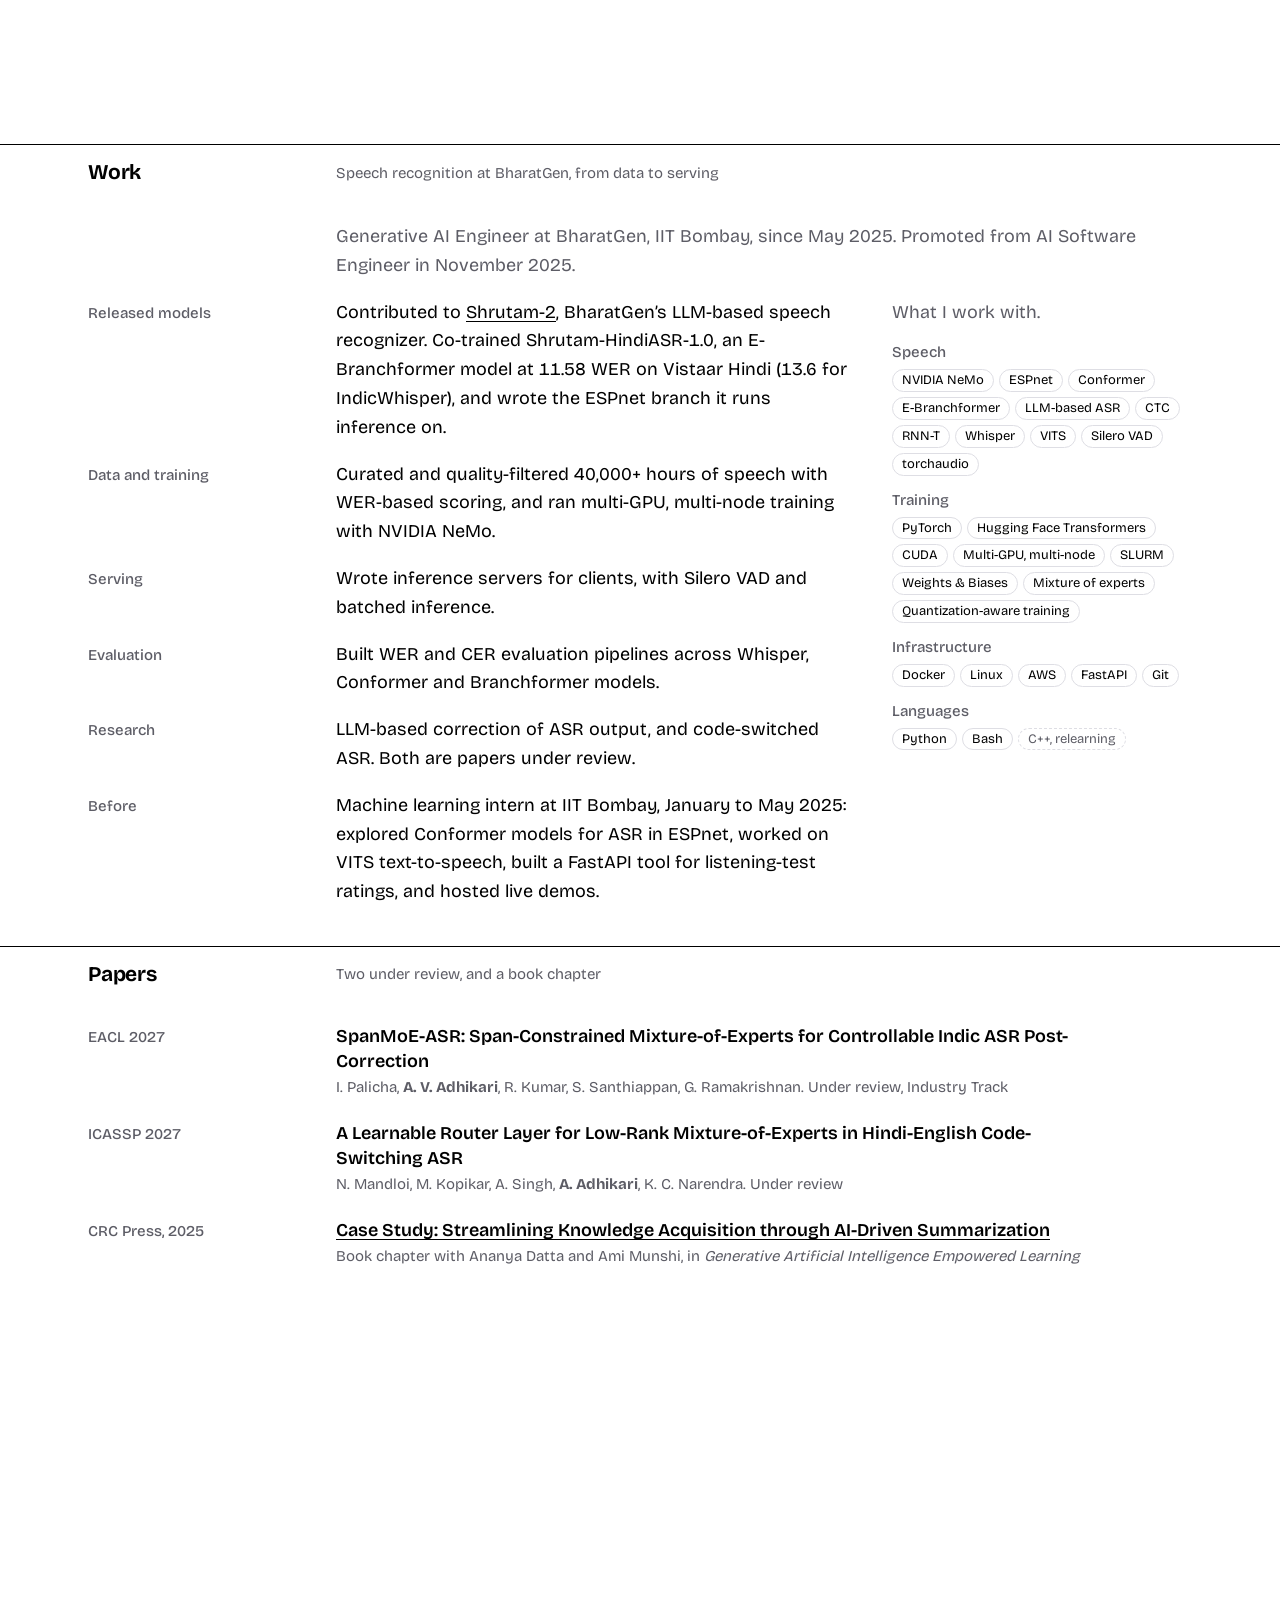
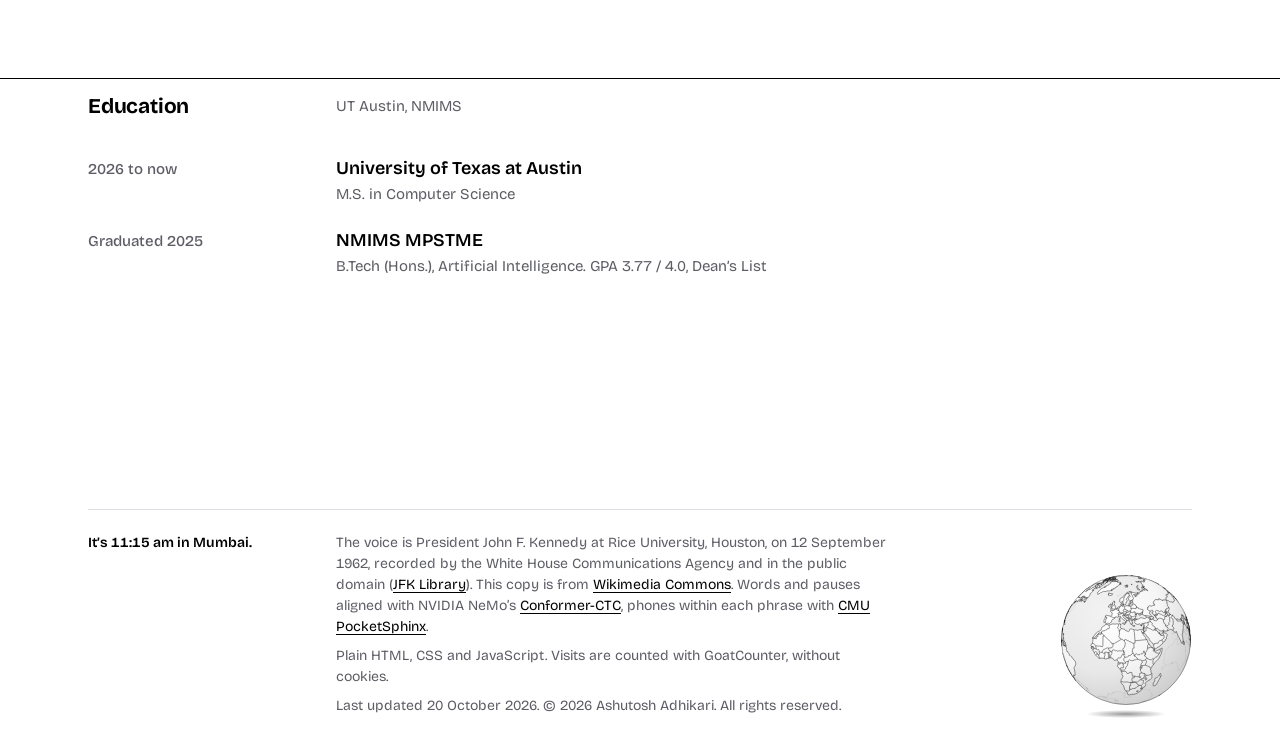
==== commit d44175a7: "Play the Moonlight Sonata on the pills, more softly The pills now walk through the right-hand triple" ====
--- a/index.html
+++ b/index.html
@@ -253,7 +253,7 @@
 
 
 
-<script type="module" src="js/site.js?v=26"></script>
+<script type="module" src="js/site.js?v=27"></script>
 <script type="module" src="js/spectrogram.js?v=15"></script>
 <script type="module" src="js/name.js?v=4"></script>
 <script type="module" src="js/globe.js?v=3"></script>
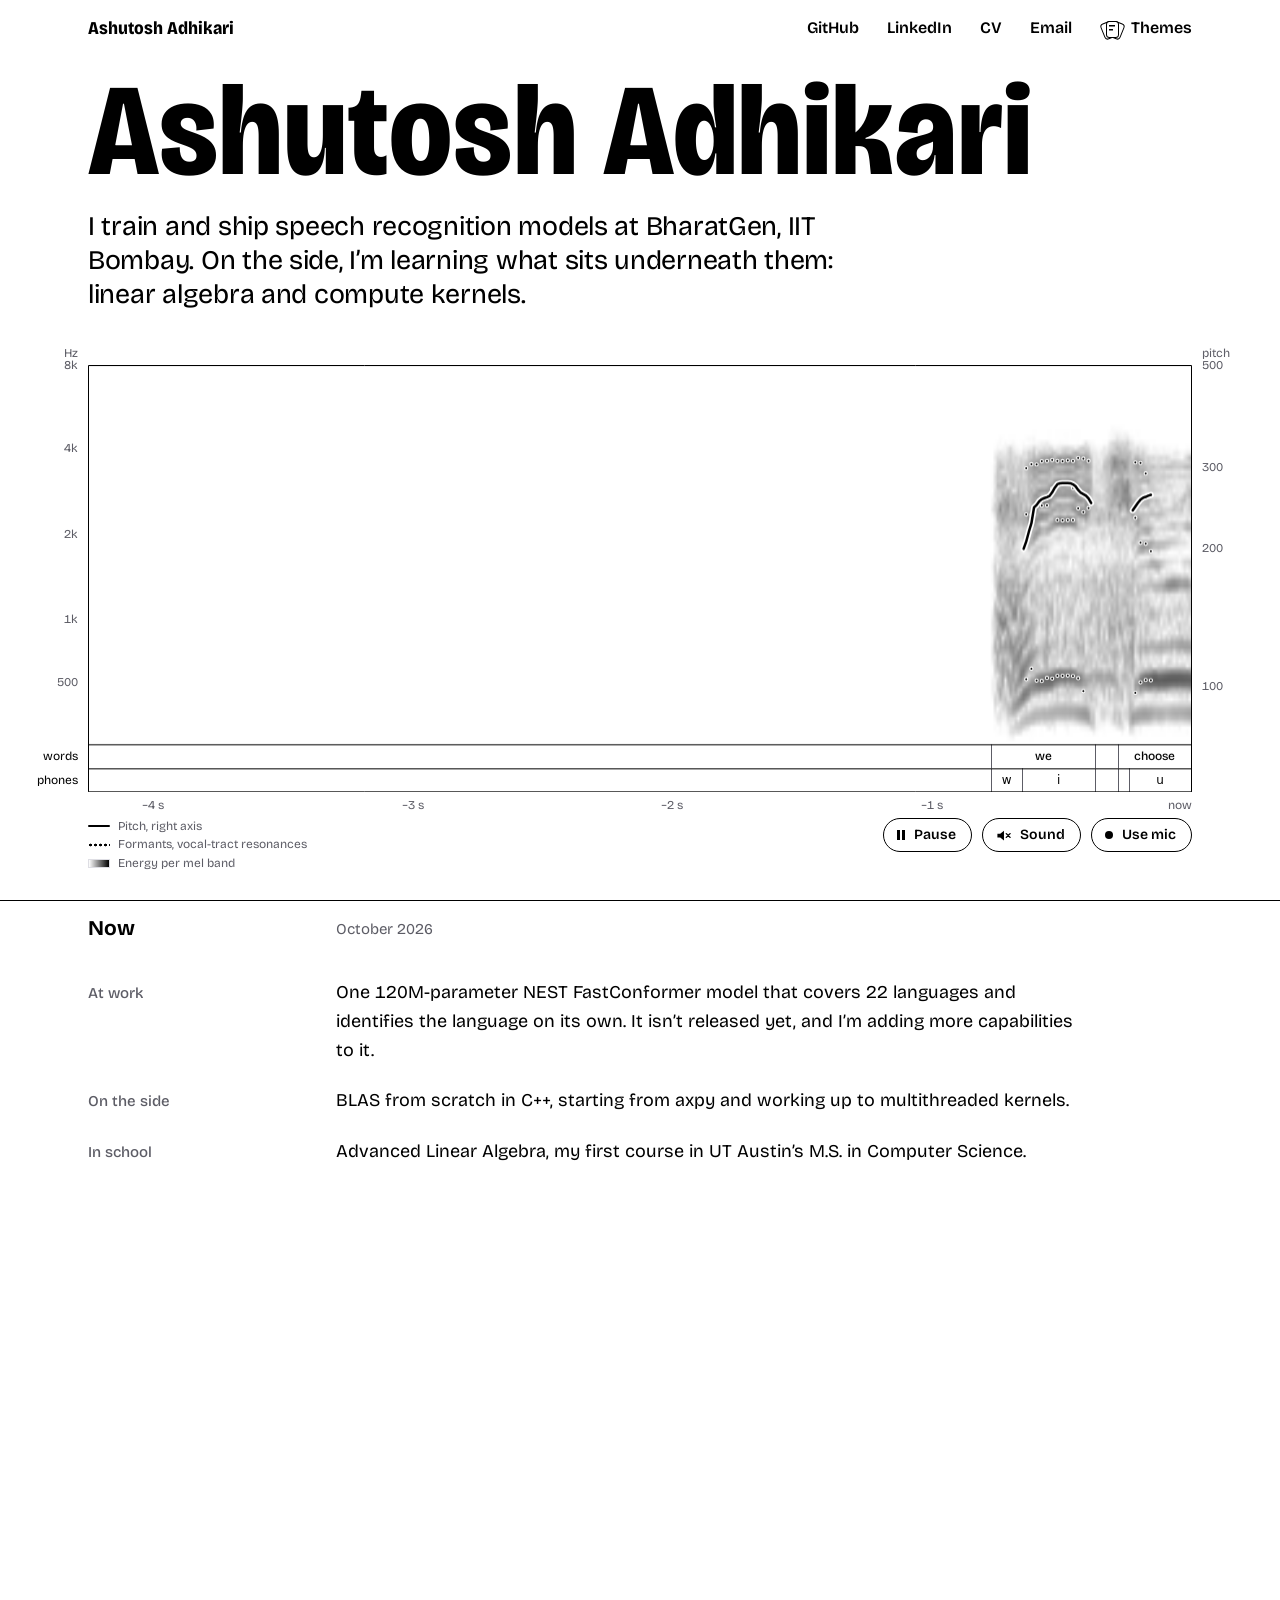
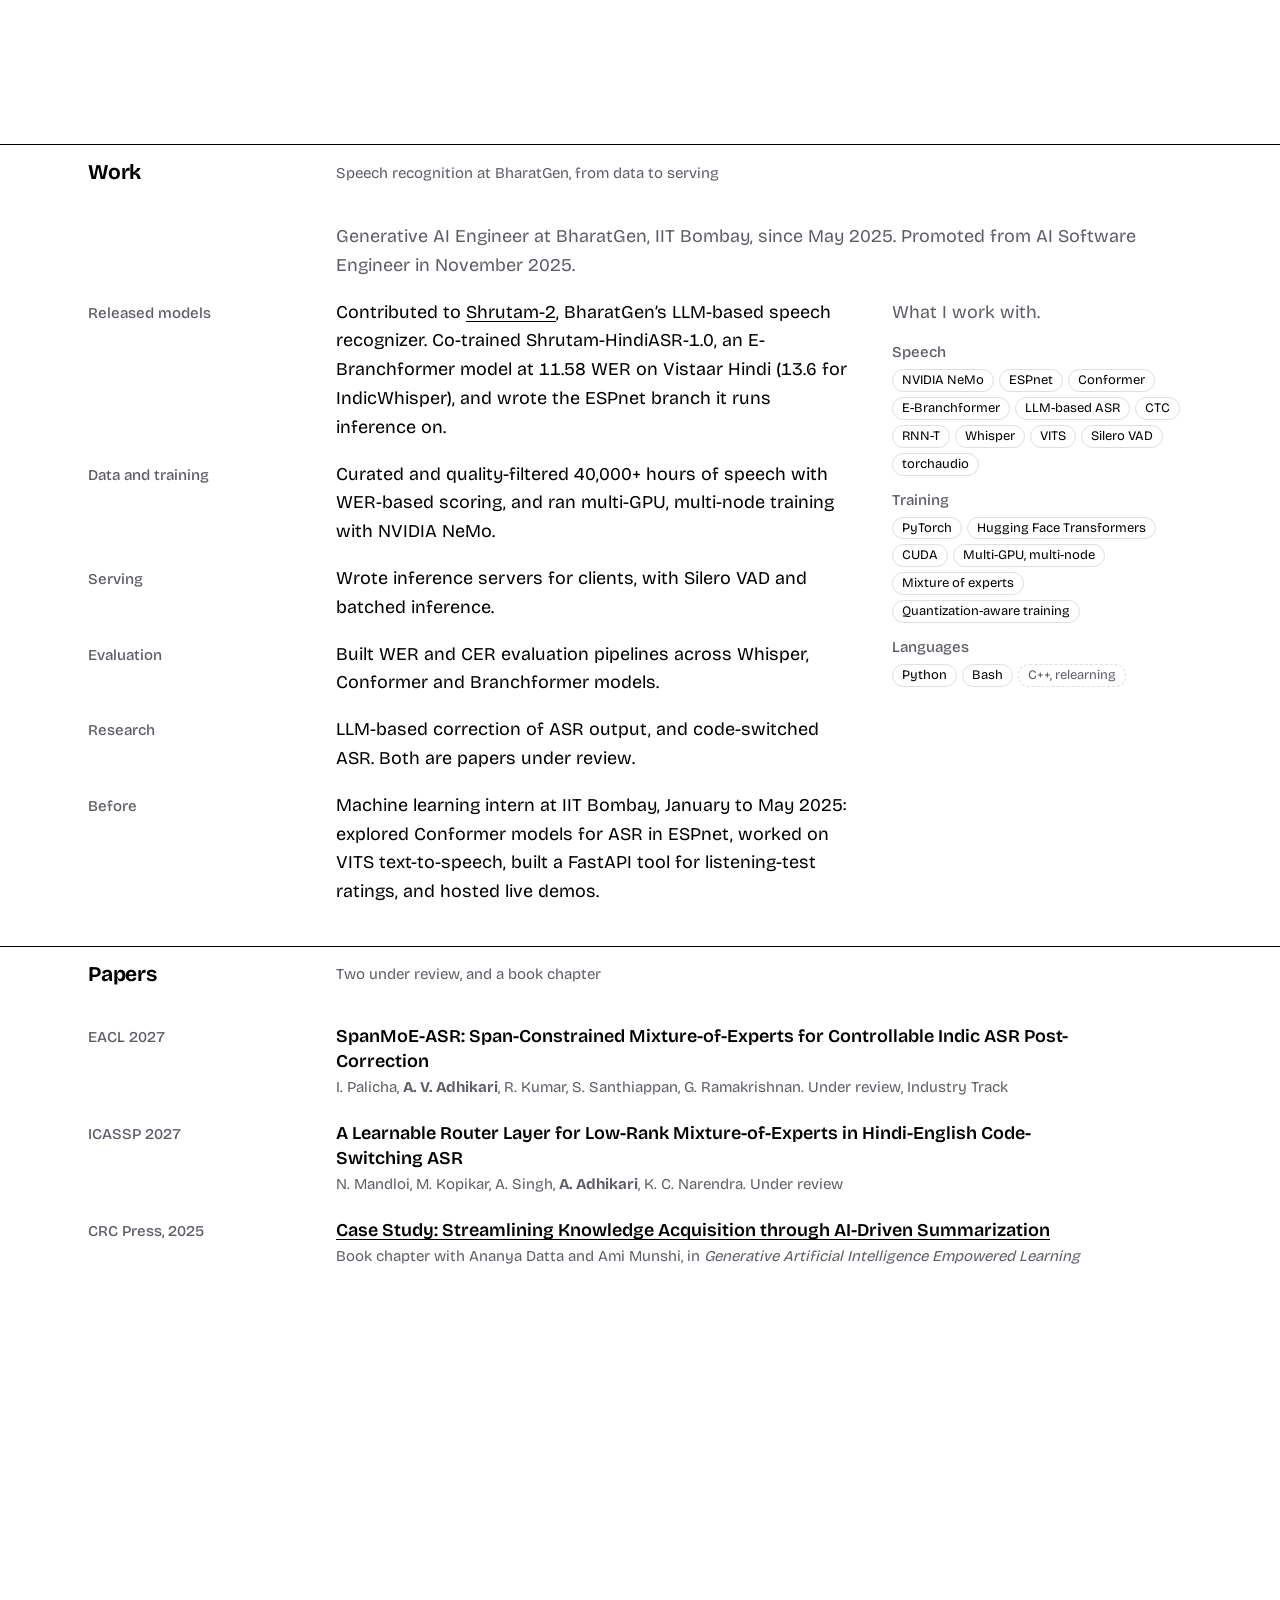
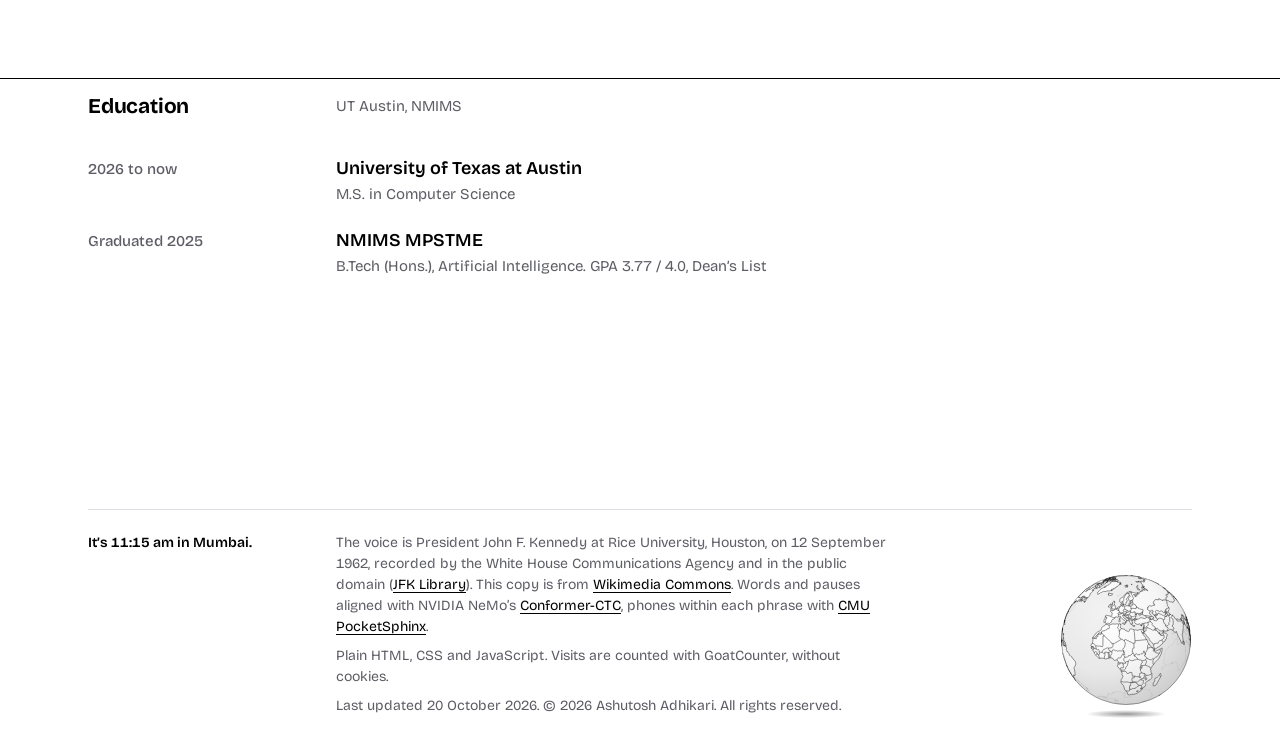
==== commit 6754cf13: "Drop the infrastructure tools Docker, Linux, AWS, FastAPI and Git go, with SLURM and Weights & Biase" ====
--- a/index.html
+++ b/index.html
@@ -159,11 +159,7 @@
             </div>
             <div class="row">
               <dt>Training</dt>
-              <dd><ul class="chips"><li data-work="training" tabindex="0">PyTorch</li><li>Hugging Face Transformers</li><li data-work="training" tabindex="0">CUDA</li><li data-work="training" tabindex="0">Multi-GPU, multi-node</li><li>SLURM</li><li>Weights &amp; Biases</li><li data-work="shrutam2 research" tabindex="0">Mixture of experts</li><li>Quantization-aware training</li></ul></dd>
-            </div>
-            <div class="row">
-              <dt>Infrastructure</dt>
-              <dd><ul class="chips"><li>Docker</li><li>Linux</li><li>AWS</li><li data-work="ratings" tabindex="0">FastAPI</li><li>Git</li></ul></dd>
+              <dd><ul class="chips"><li data-work="training" tabindex="0">PyTorch</li><li>Hugging Face Transformers</li><li data-work="training" tabindex="0">CUDA</li><li data-work="training" tabindex="0">Multi-GPU, multi-node</li><li data-work="shrutam2 research" tabindex="0">Mixture of experts</li><li>Quantization-aware training</li></ul></dd>
             </div>
             <div class="row">
               <dt>Languages</dt>
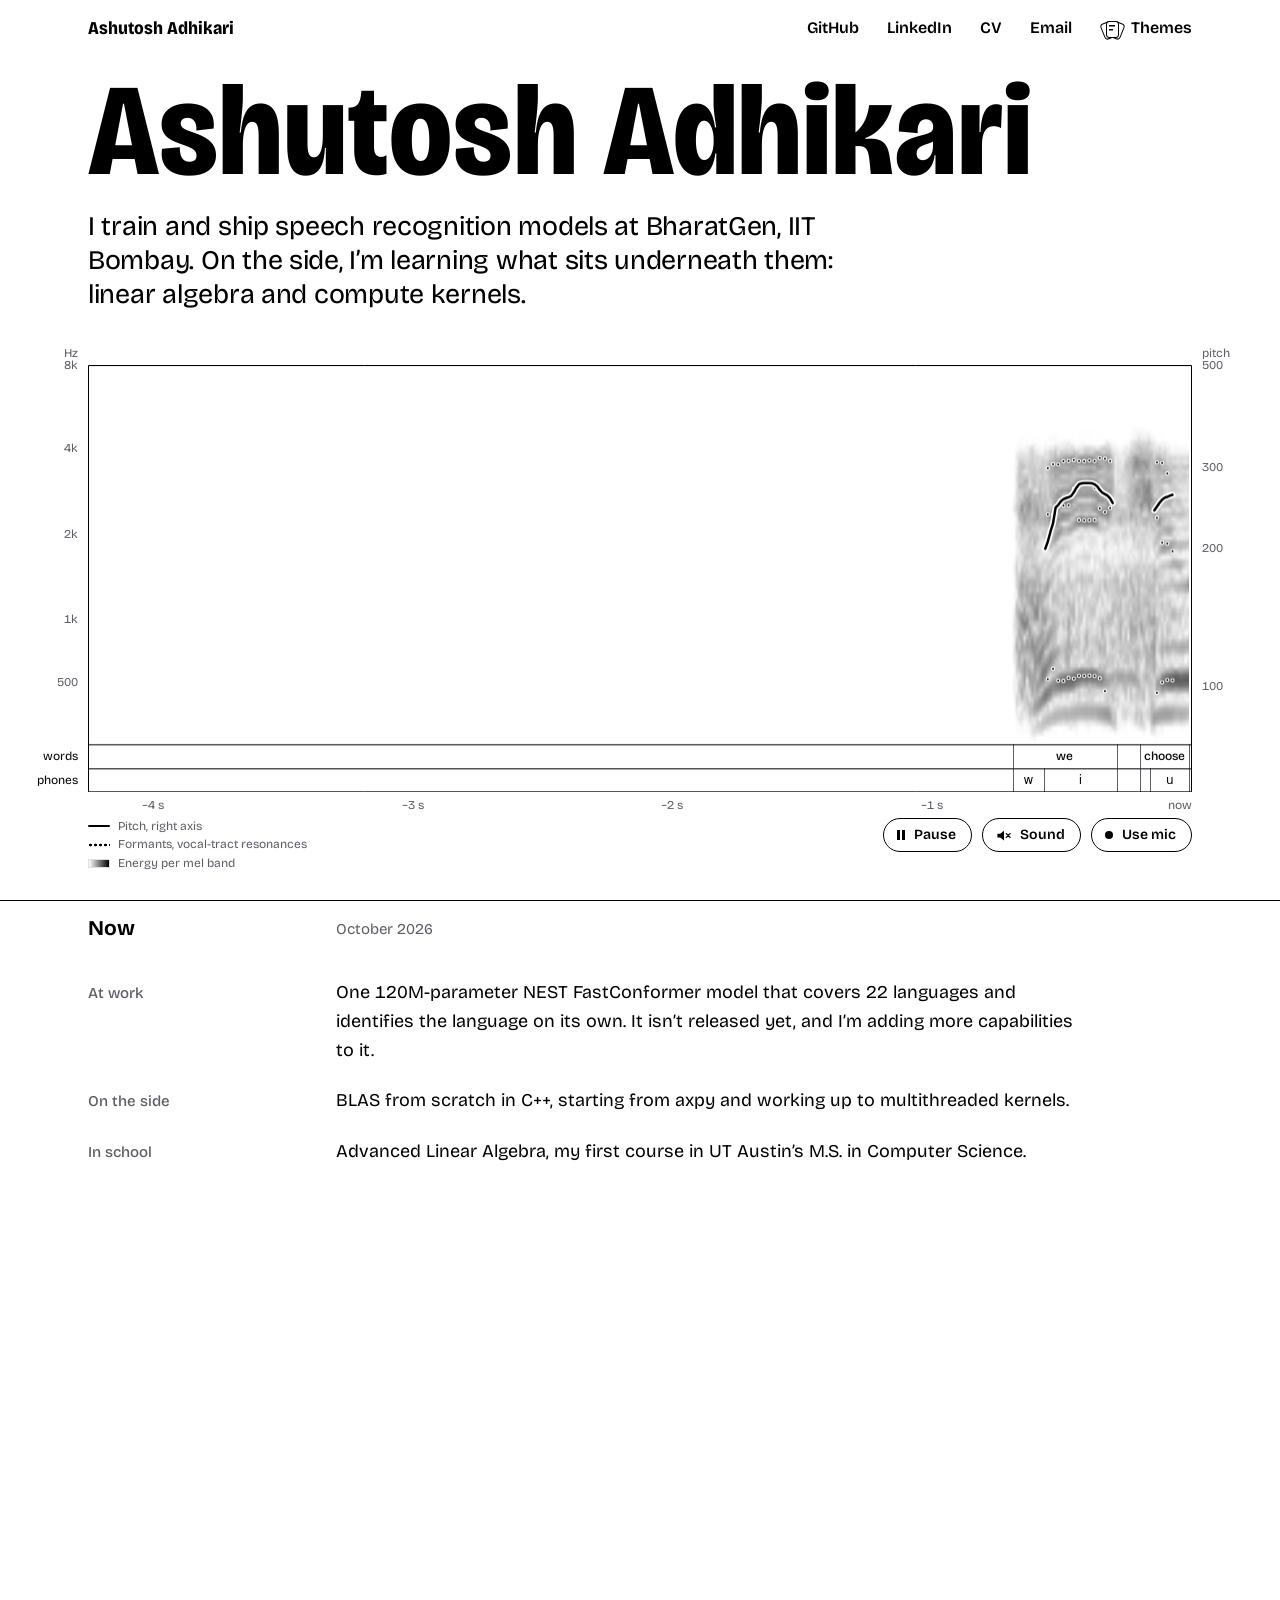
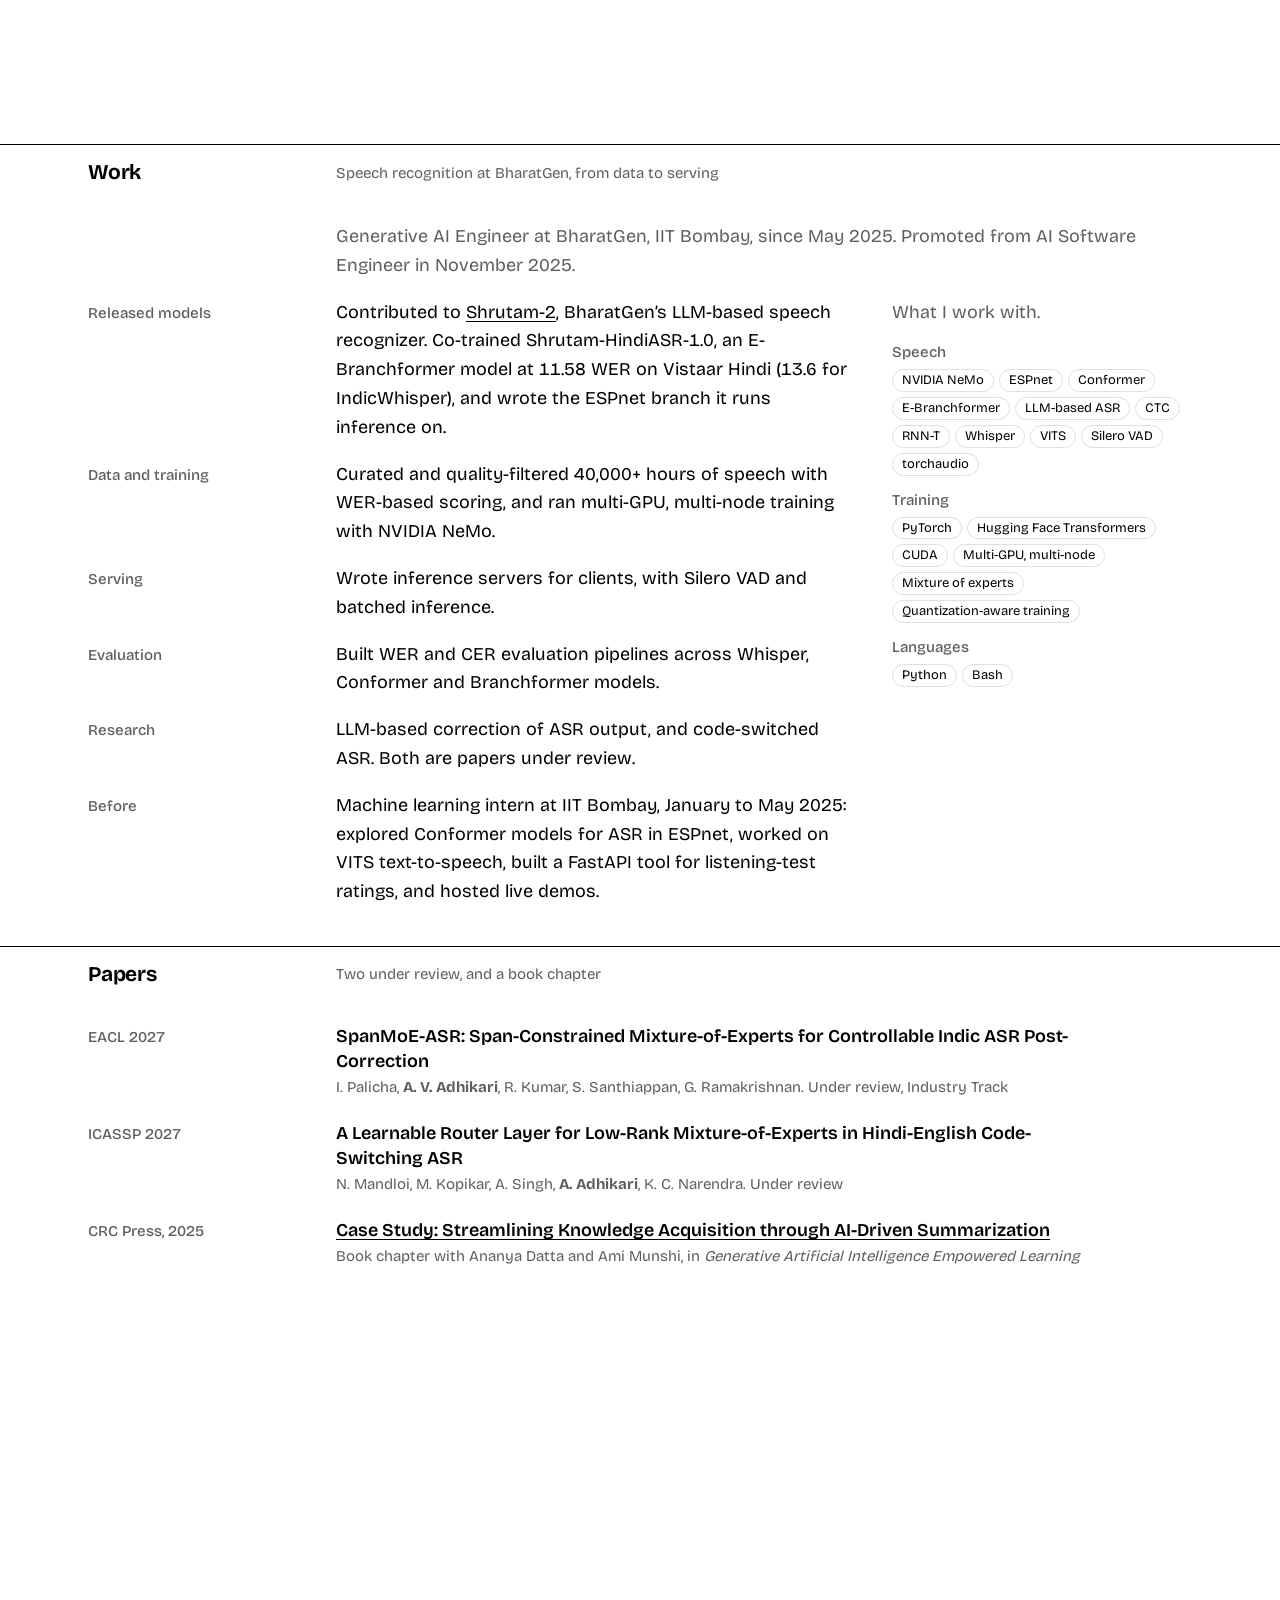
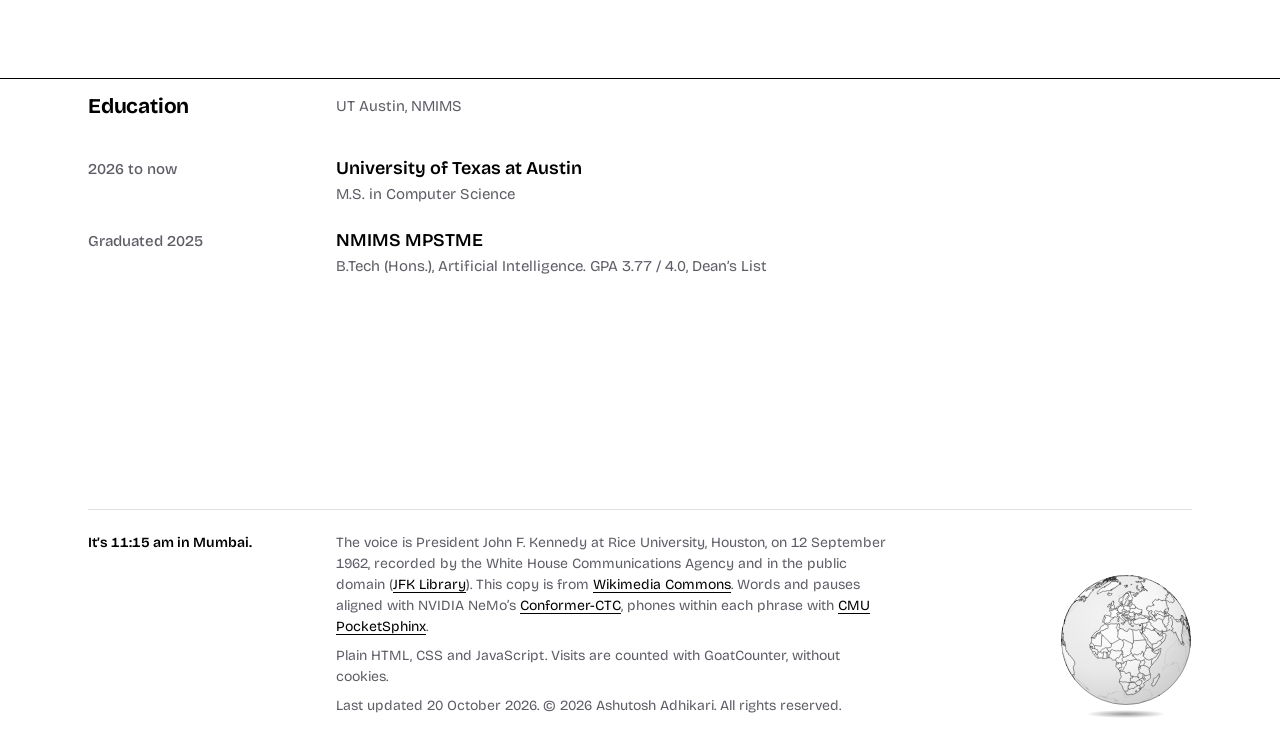
==== commit 046e46d3: "Make the pills drifting pentatonic keys, and link every tool The pills are now the keys of the music" ====
--- a/index.html
+++ b/index.html
@@ -46,7 +46,7 @@
 }
 </script>
 <link rel="preload" href="fonts/bricolage-grotesque.woff2" as="font" type="font/woff2" crossorigin>
-<link rel="stylesheet" href="css/site.css?v=35">
+<link rel="stylesheet" href="css/site.css?v=36">
 </head>
 <body>
 <a class="skip" href="#now">Skip to content</a>
@@ -123,7 +123,7 @@
   <section class="sheet section" style="--i: 2" aria-labelledby="work-title">
     <div class="wrap">
       <div class="section-body split">
-        <p class="lead">Generative AI Engineer at BharatGen, IIT Bombay, since May 2025. Promoted from AI Software Engineer in November 2025.</p>
+        <p class="lead"><span data-work="role">Generative AI Engineer at BharatGen, IIT Bombay, since May 2025.</span> Promoted from AI Software Engineer in November 2025.</p>
         <dl class="rows work">
           <div class="row">
             <dt>Released models</dt>
@@ -155,15 +155,15 @@
           <dl class="rows">
             <div class="row">
               <dt>Speech</dt>
-              <dd><ul class="chips"><li data-work="training" tabindex="0">NVIDIA NeMo</li><li data-work="espnet iitb" tabindex="0">ESPnet</li><li data-work="shrutam2 eval iitb" tabindex="0">Conformer</li><li data-work="hindi" tabindex="0">E-Branchformer</li><li data-work="shrutam2" tabindex="0">LLM-based ASR</li><li data-work="research" tabindex="0">CTC</li><li data-work="research" tabindex="0">RNN-T</li><li data-work="eval" tabindex="0">Whisper</li><li data-work="vits" tabindex="0">VITS</li><li data-work="serving" tabindex="0">Silero VAD</li><li>torchaudio</li></ul></dd>
+              <dd><ul class="chips"><li data-work="training" tabindex="0">NVIDIA NeMo</li><li data-work="espnet iitb" tabindex="0">ESPnet</li><li data-work="shrutam2 eval iitb" tabindex="0">Conformer</li><li data-work="hindi" tabindex="0">E-Branchformer</li><li data-work="shrutam2" tabindex="0">LLM-based ASR</li><li data-work="research" tabindex="0">CTC</li><li data-work="research" tabindex="0">RNN-T</li><li data-work="eval" tabindex="0">Whisper</li><li data-work="vits" tabindex="0">VITS</li><li data-work="serving" tabindex="0">Silero VAD</li><li data-work="role" tabindex="0">torchaudio</li></ul></dd>
             </div>
             <div class="row">
               <dt>Training</dt>
-              <dd><ul class="chips"><li data-work="training" tabindex="0">PyTorch</li><li>Hugging Face Transformers</li><li data-work="training" tabindex="0">CUDA</li><li data-work="training" tabindex="0">Multi-GPU, multi-node</li><li data-work="shrutam2 research" tabindex="0">Mixture of experts</li><li>Quantization-aware training</li></ul></dd>
+              <dd><ul class="chips"><li data-work="training" tabindex="0">PyTorch</li><li data-work="role" tabindex="0">Hugging Face Transformers</li><li data-work="training" tabindex="0">CUDA</li><li data-work="training" tabindex="0">Multi-GPU, multi-node</li><li data-work="shrutam2 research" tabindex="0">Mixture of experts</li><li data-work="role" tabindex="0">Quantization-aware training</li></ul></dd>
             </div>
             <div class="row">
               <dt>Languages</dt>
-              <dd><ul class="chips"><li data-work="eval research serving ratings" tabindex="0">Python</li><li>Bash</li><li class="is-learning">C++, relearning</li></ul></dd>
+              <dd><ul class="chips"><li data-work="eval research serving ratings" tabindex="0">Python</li><li data-work="role" tabindex="0">Bash</li></ul></dd>
             </div>
           </dl>
         </div>
@@ -249,7 +249,7 @@
 
 
 
-<script type="module" src="js/site.js?v=27"></script>
+<script type="module" src="js/site.js?v=28"></script>
 <script type="module" src="js/spectrogram.js?v=15"></script>
 <script type="module" src="js/name.js?v=4"></script>
 <script type="module" src="js/globe.js?v=3"></script>
--- a/css/site.css
+++ b/css/site.css
@@ -340,7 +340,7 @@
 
 /* Tools as pills that invert under the pointer. Pointing at one lights
    up the work it went into, and pointing at a piece of work lights up its
-   tools. A dashed pill is one I'm still learning. */
+   tools. */
 .chips {
   display: flex;
   flex-wrap: wrap;
@@ -368,31 +368,26 @@
   outline: 0;
 }
 
-.chips .is-learning {
-  border-style: dashed;
-  color: var(--graphite);
-}
-
 .chips li.is-lit {
   border-color: var(--ink);
   background: var(--ink);
   color: var(--paper);
 }
 
-.work span[data-work] {
+.split span[data-work] {
   border-radius: 3px;
   -webkit-box-decoration-break: clone;
   box-decoration-break: clone;
   transition: background-color 160ms ease, box-shadow 160ms ease, color 160ms ease;
 }
 
-.work span[data-work].is-lit {
+.split span[data-work].is-lit {
   background: var(--ink);
   box-shadow: 0 0 0 2px var(--ink);
   color: var(--paper);
 }
 
-.work span[data-work].is-lit a {
+.split span[data-work].is-lit a {
   color: inherit;
 }
 
